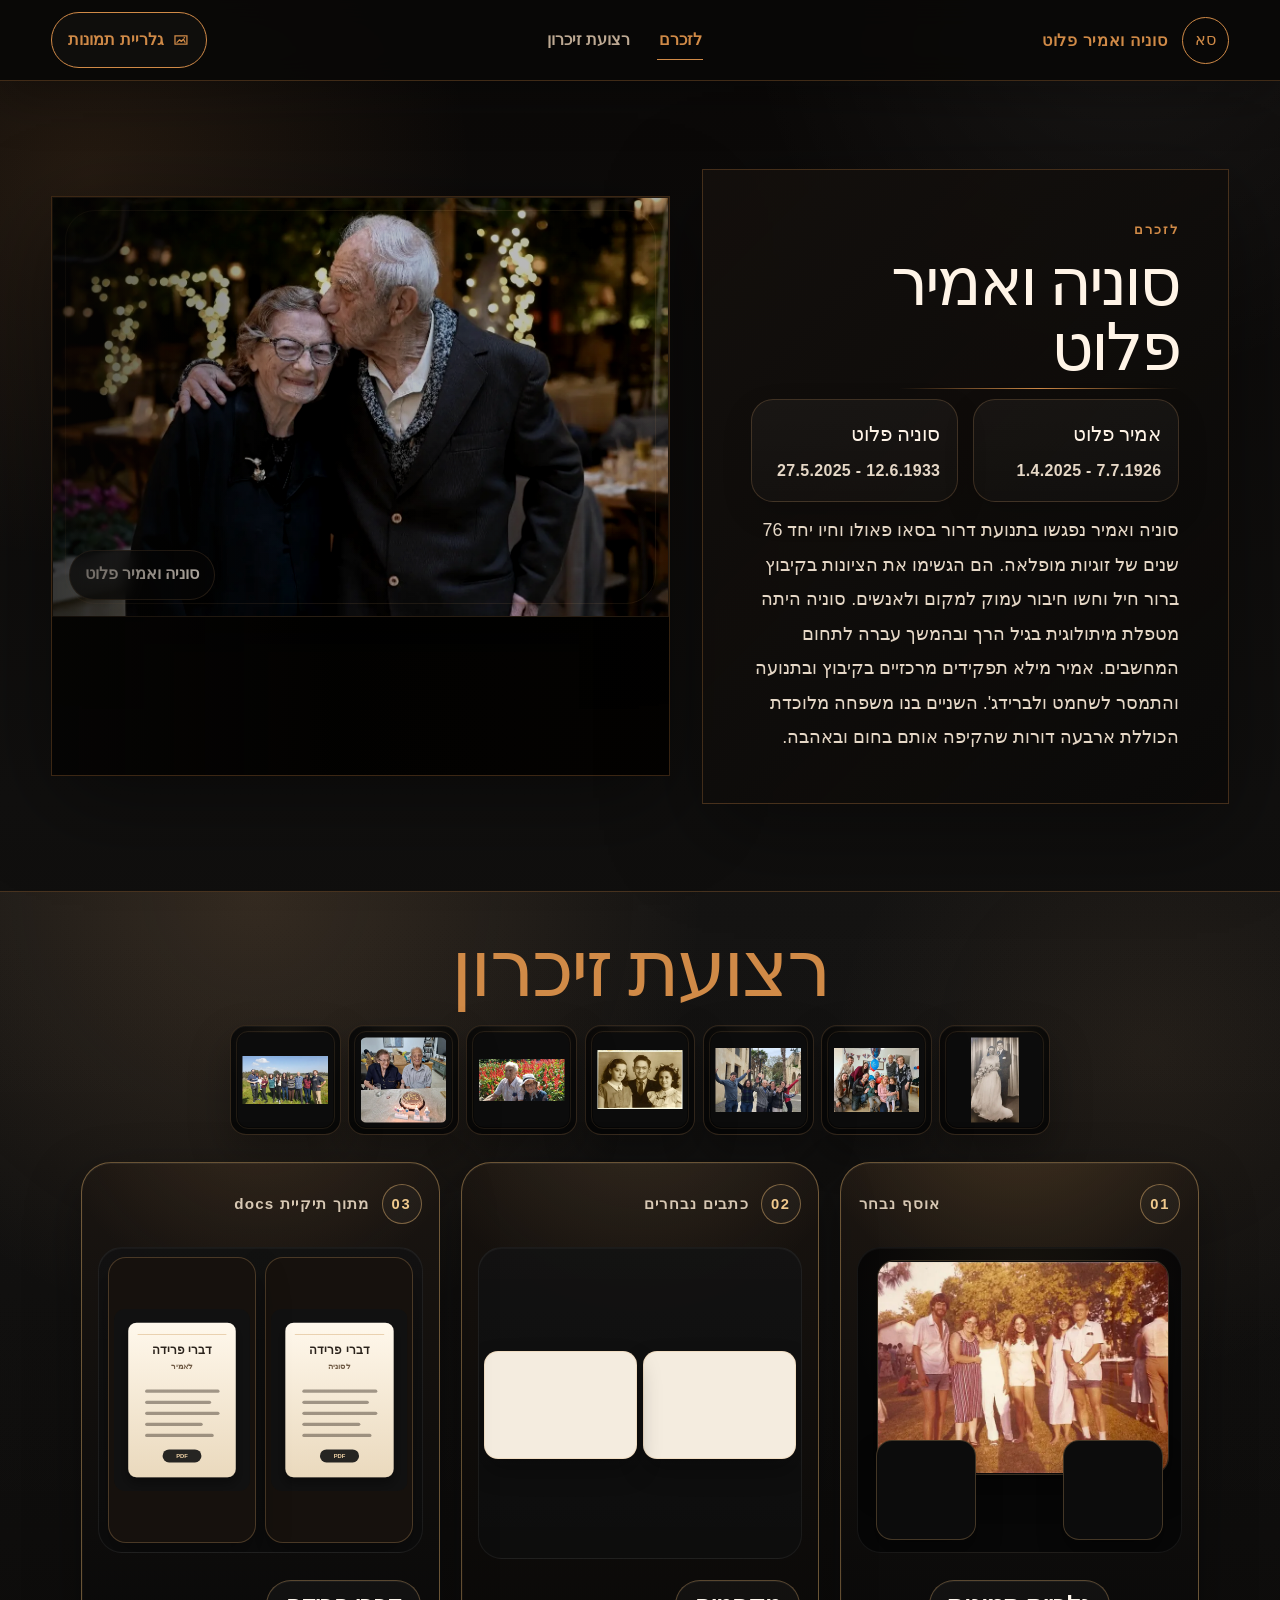
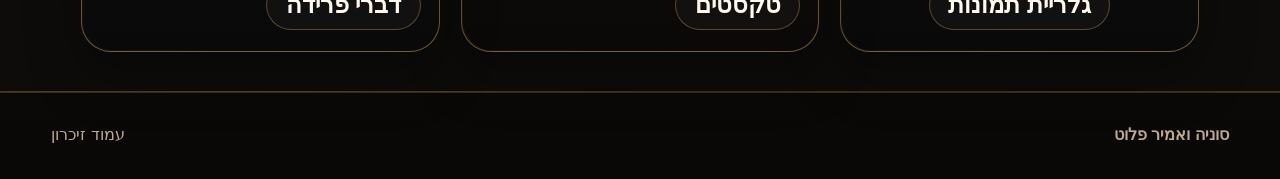
==== index.html @ c7b4f29e "Add files via upload" ====
<!DOCTYPE html>
<html dir="rtl" lang="he">
<head>
  <meta charset="utf-8"/>
  <meta name="viewport" content="width=device-width, initial-scale=1"/>
  <title>סוניה ואמיר פלוט — עמוד זיכרון</title>
  <meta name="description" content="סוניה ואמיר נפגשו בתנועת דרור בסאו פאולו וחיו יחד 76 שנים של זוגיות מופלאה. הם הגשימו את הציונות בקיבוץ ברור חיל וחשו חיבור עמוק למקום ולאנשים."/>
  <meta property="og:type" content="website" />
  <meta property="og:title" content="סוניה ואמיר פלוט — עמוד זיכרון" />
  <meta property="og:description" content="סוניה ואמיר נפגשו בתנועת דרור בסאו פאולו וחיו יחד 76 שנים של זוגיות מופלאה. הם הגשימו את הציונות בקיבוץ ברור חיל." />
  <meta property="og:image" content="https://chengolz.github.io/gersh123/assets/shared-webp/photo-24.webp" />
  <meta property="og:url" content="https://chengolz.github.io/gersh123/index.html" />
  <meta name="twitter:card" content="summary_large_image" />
  <meta name="twitter:title" content="סוניה ואמיר פלוט — עמוד זיכרון" />
  <meta name="twitter:description" content="סוניה ואמיר נפגשו בתנועת דרור בסאו פאולו וחיו יחד 76 שנים של זוגיות מופלאה. הם הגשימו את הציונות בקיבוץ ברור חיל." />
  <meta name="twitter:image" content="https://chengolz.github.io/gersh123/assets/shared-webp/photo-24.webp" />
  <link rel="stylesheet" href="assets/css/site.css"/>
  <script defer src="assets/js/site.js"></script>
</head>
<body class="theme-museum final-black-page">
<div class="site-shell">
  <a class="skip-link" href="#main">דילוג לתוכן המרכזי</a>
  <header class="site-header">
    <a class="brand" href="index.html" aria-label="דף הבית">
      <span class="brand-mark">סא</span>
      <span>סוניה ואמיר פלוט</span>
    </a>
    <nav class="site-nav" aria-label="ניווט ראשי">
      <a href="#hero" class="is-active">לזכרם</a>
      <a href="#ribbon">רצועת זיכרון</a>
    </nav>
    <a class="header-cta" href="gallery.html">
      <svg aria-hidden="true" focusable="false" viewBox="0 0 24 24"><path d="M4 6.5h16v11H4z" fill="none" stroke="currentColor" stroke-width="1.7"></path><path d="m6.7 15.2 3.5-3.4 2.3 2.2 2.8-3 2.1 4.2" fill="none" stroke="currentColor" stroke-linecap="round" stroke-linejoin="round" stroke-width="1.7"></path><circle cx="16.6" cy="9.2" fill="currentColor" r="1.1"></circle></svg>
      גלריית תמונות
    </a>
  </header>

  <main id="main" tabindex="-1">
    <section class="museum-hero hero-clean" id="hero" aria-labelledby="hero-title">
      <div class="museum-copy">
        <p class="eyebrow">לזכרם</p>
        <h1 id="hero-title">סוניה ואמיר פלוט</h1>
        <div aria-hidden="true" class="gold-line"></div>
        <div class="date-pair hero-dates-first">
          <div class="date-chip"><strong>אמיר פלוט</strong><span><time datetime="1926-07-07">7.7.1926</time> - <time datetime="2025-04-01">1.4.2025</time></span></div>
          <div class="date-chip"><strong>סוניה פלוט</strong><span><time datetime="1933-06-12">12.6.1933</time> - <time datetime="2025-05-27">27.5.2025</time></span></div>
        </div>
        <p class="lead unified-lead">סוניה ואמיר נפגשו בתנועת דרור בסאו פאולו וחיו יחד 76 שנים של זוגיות מופלאה. הם הגשימו את הציונות בקיבוץ ברור חיל וחשו חיבור עמוק למקום ולאנשים. סוניה היתה מטפלת מיתולוגית בגיל הרך ובהמשך עברה לתחום המחשבים. אמיר מילא תפקידים מרכזיים בקיבוץ ובתנועה והתמסר לשחמט ולברידג'. השניים בנו משפחה מלוכדת הכוללת ארבעה דורות שהקיפה אותם בחום ובאהבה.</p>
      </div>
      <div class="museum-cover">
        <figure class="photo-cover hero-photo ornate-frame" data-full="assets/shared-webp/photo-24.webp" tabindex="0" role="button" aria-label="הגדל תמונה: סוניה ואמיר יחד">
          <img src="assets/shared-webp/photo-24.webp" alt="סוניה ואמיר יחד" width="1275" height="866" loading="eager" decoding="async"/>
          <figcaption class="caption-pill">סוניה ואמיר פלוט</figcaption>
        </figure>
</div>
    </section>

    <section id="ribbon" class="section ribbon-cards-section memory-hub-section" aria-labelledby="ribbon-title">
      <div class="container">
        <div class="section-heading">
          <h2 id="ribbon-title" class="section-title">רצועת זיכרון</h2>
        </div>
        <ul class="memory-strip-photos" aria-label="תמונות נבחרות מתוך האלבום">
          <li class="memory-strip-item"><figure class="memory-photo-small memory-item ornate-frame photo-cover" data-full="assets/shared-webp/photo-14.webp" tabindex="0" role="button" aria-label="הגדל תמונה: תמונת חתונה של סוניה ואמיר">
            <img src="assets/thumbs-webp/photo-14.webp" alt="תמונת חתונה של סוניה ואמיר" width="360" height="640" loading="lazy" decoding="async"/>
          </figure></li>
          <li class="memory-strip-item"><figure class="memory-photo-small memory-item ornate-frame photo-cover" data-full="assets/shared-webp/photo-11.webp" tabindex="0" role="button" aria-label="הגדל תמונה: מפגש משפחתי רחב">
            <img src="assets/thumbs-webp/photo-11.webp" alt="מפגש משפחתי רחב" width="640" height="480" loading="lazy" decoding="async"/>
          </figure></li>
          <li class="memory-strip-item"><figure class="memory-photo-small memory-item ornate-frame photo-cover" data-full="assets/shared-webp/photo-17.webp" tabindex="0" role="button" aria-label="הגדל תמונה: משפחה מטיילת יחד">
            <img src="assets/thumbs-webp/photo-17.webp" alt="משפחה מטיילת יחד" width="640" height="480" loading="lazy" decoding="async"/>
          </figure></li>
          <li class="memory-strip-item"><figure class="memory-photo-small memory-item ornate-frame photo-cover" data-full="assets/shared-webp/photo-19.webp" tabindex="0" role="button" aria-label="הגדל תמונה: דיוקן משפחתי ישן">
            <img src="assets/thumbs-webp/photo-19.webp" alt="דיוקן משפחתי ישן" width="640" height="443" loading="lazy" decoding="async"/>
          </figure></li>
          <li class="memory-strip-item"><figure class="memory-photo-small memory-item ornate-frame photo-cover" data-full="assets/shared-webp/photo-10.webp" tabindex="0" role="button" aria-label="הגדל תמונה: סוניה ואמיר בטיול משותף">
            <img src="assets/thumbs-webp/photo-10.webp" alt="סוניה ואמיר בטיול משותף" width="640" height="502" loading="lazy" decoding="async"/>
          </figure></li>
          <li class="memory-strip-item"><figure class="memory-photo-small memory-item ornate-frame photo-cover" data-full="assets/shared-webp/photo-13.webp" tabindex="0" role="button" aria-label="הגדל תמונה: חגיגה משפחתית">
            <img src="assets/thumbs-webp/photo-13.webp" alt="חגיגה משפחתית" width="640" height="480" loading="lazy" decoding="async"/>
          </figure></li>
          <li class="memory-strip-item"><figure class="memory-photo-small memory-item ornate-frame photo-cover" data-full="assets/shared-webp/photo-16.webp" tabindex="0" role="button" aria-label="הגדל תמונה: רגע משפחתי משותף">
            <img src="assets/thumbs-webp/photo-16.webp" alt="רגע משפחתי משותף" width="640" height="360" loading="lazy" decoding="async"/>
          </figure></li>
        </ul>

        <div class="memory-actions-center atelier-ribbon-grid" aria-label="קישורים מרכזיים">
          <a class="memory-tile action-tile memory-item atelier-card atelier-gallery-card" href="gallery.html">
            <div class="atelier-card-top">
              <span class="atelier-index" aria-hidden="true">01</span>
              <span class="atelier-kicker">אוסף נבחר</span>
            </div>
            <div class="atelier-preview atelier-gallery-preview" aria-hidden="true">
              <img class="atelier-gallery-main" src="assets/thumbs-webp/photo-18.webp" alt="" width="640" height="464" loading="lazy" decoding="async"/>
              <img class="atelier-gallery-thumb thumb-a" src="assets/thumbs-webp/photo-20.webp" alt="" width="640" height="435" loading="lazy" decoding="async"/>
              <img class="atelier-gallery-thumb thumb-b" src="assets/thumbs-webp/photo-21.webp" alt="" width="640" height="480" loading="lazy" decoding="async"/>
            </div>
            <div class="atelier-card-bottom">
              <span class="atelier-card-title">גלריית תמונות</span>
            </div>
          </a>

          <button type="button" class="memory-tile action-tile memory-item atelier-card atelier-texts-card" data-modal-target="texts-modal" aria-controls="texts-modal" aria-expanded="false">
            <div class="atelier-card-top">
              <span class="atelier-index" aria-hidden="true">02</span>
              <span class="atelier-kicker">כתבים נבחרים</span>
            </div>
            <div class="atelier-preview atelier-pages-preview" aria-hidden="true">
              <img src="assets/texts/photo-25.webp" alt="" width="1040" height="720" loading="lazy" decoding="async"/>
              <img src="assets/texts/photo-26.webp" alt="" width="1040" height="720" loading="lazy" decoding="async"/>
            </div>
            <div class="atelier-card-bottom">
              <span class="atelier-card-title">טקסטים</span>
            </div>
          </button>

          <button type="button" class="memory-tile action-tile memory-item atelier-card atelier-farewell-card" data-modal-target="farewell-modal" aria-controls="farewell-modal" aria-expanded="false">
            <div class="atelier-card-top">
              <span class="atelier-index" aria-hidden="true">03</span>
              <span class="atelier-kicker">מתוך תיקיית docs</span>
            </div>
            <div class="atelier-preview atelier-docs-preview" aria-hidden="true">
              <img class="doc-a" src="assets/docs/farewell-sonia-preview.svg" alt="" width="420" height="560" loading="lazy" decoding="async"/>
              <img class="doc-b" src="assets/docs/farewell-amir-preview.svg" alt="" width="420" height="560" loading="lazy" decoding="async"/>
            </div>
            <div class="atelier-card-bottom">
              <span class="atelier-card-title">דברי פרידה</span>
            </div>
          </button>
        </div></div>
    </section>
  </main>

  <footer class="footer">
    <div class="footer-inner">
      <strong>סוניה ואמיר פלוט</strong>
      <span>עמוד זיכרון</span>
    </div>
  </footer>
  <dialog class="memory-modal" id="texts-modal" aria-labelledby="texts-title">
    <div class="memory-modal-dialog" role="dialog" aria-modal="true" aria-labelledby="texts-title">
      <button type="button" class="memory-modal-close" data-modal-close aria-label="סגירה"><svg aria-hidden="true" fill="none" viewBox="0 0 24 24"><path d="M6 6l12 12M18 6 6 18" stroke="currentColor" stroke-linecap="round" stroke-width="2"></path></svg></button>
      <div class="memory-modal-head"><h3 id="texts-title">טקסטים</h3></div>
      <div class="memory-modal-grid writings-modal-grid">
        <figure class="photo-frame photo-contain ornate-frame writing-card" data-full="assets/texts/photo-25.webp" tabindex="0" role="button" aria-label="הגדל תמונה: מכתביו עמוד ראשון"><img src="assets/texts/photo-25.webp" alt="מכתביו עמוד ראשון" width="640" height="443" loading="lazy" decoding="async"/><figcaption class="caption-bar"><strong>מכתביו</strong><span>עמוד ראשון</span></figcaption></figure>
        <figure class="photo-frame photo-contain ornate-frame writing-card" data-full="assets/texts/photo-26.webp" tabindex="0" role="button" aria-label="הגדל תמונה: מכתביו עמוד שני"><img src="assets/texts/photo-26.webp" alt="מכתביו עמוד שני" width="640" height="443" loading="lazy" decoding="async"/><figcaption class="caption-bar"><strong>מכתביו</strong><span>עמוד שני</span></figcaption></figure>
      </div>
    
      <div class="transcript-tools" data-transcript-wrapper>
        <button type="button" class="transcript-toggle" data-transcript-toggle aria-expanded="false" aria-controls="letters-transcript">
          הצג טקסט מוקלד
        </button>
        <div class="transcript-panel" id="letters-transcript" hidden>
          <h4>תעתיק נגיש לעמודים המוצגים</h4>
          <p><strong>אמיר פלוט</strong> — חבר בקיבוץ ברור חיל. בוגר תנועת “דרור” בברזיל. עלה לארץ בשנת 1952 ומאז מילא שורה של תפקידים במסגרת הקיבוץ והתנועה הקיבוצית. יצא מטעם התנועה והמדינה לשליחויות רבות ברחבי העולם.</p>
          <p><strong>תמיד בתנועה</strong> — ספר אוטוביוגרפי המשקף את החוויה הקולקטיבית של דור השומר הצעיר, בין ההורים במזרח אירופה לבין הבנים “הצברים”. הספר מתאר את התנועה ההתיישבותית בברזיל ובארץ בצורה מרתקת, חיננית, לעיתים בגעגועים, לעיתים במעט אירוניה, וכל הזמן בהרבה אהבה.</p>
          <p><strong>תמיד בתנועה — יומן אישי במסע הציוני.</strong></p>
        </div>
      </div>

    </div>
  </dialog>

  <dialog class="memory-modal" id="farewell-modal" aria-labelledby="farewell-title">
    <div class="memory-modal-dialog" role="dialog" aria-modal="true" aria-labelledby="farewell-title">
      <button type="button" class="memory-modal-close" data-modal-close aria-label="סגירה"><svg aria-hidden="true" fill="none" viewBox="0 0 24 24"><path d="M6 6l12 12M18 6 6 18" stroke="currentColor" stroke-linecap="round" stroke-width="2"></path></svg></button>
      <div class="memory-modal-head"><h3 id="farewell-title">דברי פרידה</h3></div>
      <div class="memory-modal-grid doc-grid modal-doc-grid">
        <a class="doc-card refined-card" href="assets/docs/farewell-sonia.pdf" target="_blank" rel="noopener noreferrer">
          <span class="doc-ico"><svg aria-hidden="true" focusable="false" viewBox="0 0 24 24"><path d="M6 3.5h8l4 4v13H6z" fill="none" stroke="currentColor" stroke-width="1.7"></path><path d="M14 3.5v4h4M8.5 12h7M8.5 15h7M8.5 18h4" fill="none" stroke="currentColor" stroke-linecap="round" stroke-width="1.7"></path></svg></span>
          <strong>דברי פרידה לסוניה</strong>
          <h3>אורלי בתה</h3>
          <p>לפתיחת המסמך המלא</p>
        </a>
        <a class="doc-card refined-card" href="assets/docs/farewell-amir.pdf" target="_blank" rel="noopener noreferrer">
          <span class="doc-ico"><svg aria-hidden="true" focusable="false" viewBox="0 0 24 24"><path d="M6 3.5h8l4 4v13H6z" fill="none" stroke="currentColor" stroke-width="1.7"></path><path d="M14 3.5v4h4M8.5 12h7M8.5 15h7M8.5 18h4" fill="none" stroke="currentColor" stroke-linecap="round" stroke-width="1.7"></path></svg></span>
          <strong>דברי פרידה לאמיר</strong>
          <h3>עודד בנו</h3>
          <p>לפתיחת המסמך המלא</p>
        </a>
      </div>
    </div>
  </dialog>

  <dialog class="lightbox" data-lightbox aria-label="תצוגת תמונה מוגדלת">
    <button type="button" class="lightbox-close" data-lightbox-close aria-label="סגירת תמונה">
      <svg aria-hidden="true" fill="none" viewBox="0 0 24 24"><path d="M6 6l12 12M18 6 6 18" stroke="currentColor" stroke-linecap="round" stroke-width="2"></path></svg>
    </button>
    <img data-lightbox-img alt="תמונה מוגדלת מתוך אלבום הזיכרון" loading="lazy" decoding="async"/>
  </dialog>

  <button type="button" class="back-to-top" data-back-to-top aria-label="חזרה לראש העמוד">
    <span aria-hidden="true">↑</span>
  </button>

</div>
</body>
</html>
---- assets/css/site.css ----
:root{
  color-scheme: dark;
  --serif: Georgia, 'Times New Roman', serif;
  --sans: Arial, 'Segoe UI', sans-serif;
  --pad: clamp(1rem, 4vw, 4.5rem);
  --content: 1220px;
  --radius: 24px;
  --radius-lg: 38px;
  --shadow: 0 26px 90px rgba(0,0,0,.42);
}
*{box-sizing:border-box}
html{scroll-behavior:smooth;scroll-padding-top:100px}
html.has-lightbox{overflow:hidden}
body{margin:0;direction:rtl;text-align:right;font-family:var(--sans);line-height:1.78;background:var(--bg);color:var(--text);overflow-x:hidden}
a{color:inherit;text-decoration:none}
img{display:block;max-inline-size:100%;block-size:auto}
button{font:inherit;color:inherit}
svg{inline-size:1.12em;block-size:1.12em;vertical-align:-.18em}
.skip-link{position:absolute;inset-block-start:.8rem;inset-inline-start:.8rem;z-index:1000;transform:translateY(-160%);padding:.75rem 1rem;border-radius:999px;background:#fff;color:#111;transition:transform .18s ease}.skip-link:focus{transform:translateY(0)}
.site-shell{min-block-size:100vh;background:var(--texture)}
.site-header{position:sticky;inset-block-start:0;z-index:60;display:grid;grid-template-columns:auto 1fr auto;gap:1rem;align-items:center;padding-block:.78rem;padding-inline:var(--pad);border-block-end:1px solid var(--line);background:rgba(var(--header-rgb),.94);backdrop-filter:blur(14px);box-shadow:0 18px 50px rgba(0,0,0,.28)}
.brand{display:inline-flex;align-items:center;gap:.82rem;color:var(--accent);font-weight:900;letter-spacing:.04em;white-space:nowrap}.brand-mark{inline-size:2.95rem;block-size:2.95rem;display:grid;place-items:center;border:1px solid currentColor;border-radius:50%;font-family:var(--serif);font-weight:400;letter-spacing:0}.brand small{display:block;color:var(--muted);font-size:.72rem;font-weight:700;letter-spacing:0;line-height:1.2}.site-nav{display:flex;justify-content:center;align-items:center;gap:clamp(.65rem,2vw,2rem);color:var(--muted);font-weight:800}.site-nav a{position:relative;padding:.48rem .08rem}.site-nav a::after{content:'';position:absolute;inset-inline:0;inset-block-end:.16rem;block-size:1px;background:currentColor;transform:scaleX(0);transform-origin:center;transition:transform .2s ease}.site-nav a:hover::after,.site-nav .is-active::after{transform:scaleX(1)}.header-cta{display:inline-flex;align-items:center;gap:.5rem;border:1px solid var(--accent);padding:.78rem 1rem;border-radius:999px;color:var(--accent);font-weight:900;background:rgba(255,255,255,.025)}.header-cta:hover{background:var(--accent);color:var(--btn-text)}
.container{max-inline-size:var(--content);margin-inline:auto;padding-inline:var(--pad)}
.section{padding-block:clamp(4.2rem,8vw,7.5rem)}
.eyebrow{margin:0 0 .6rem;color:var(--accent);font-weight:900;letter-spacing:.16em;text-transform:uppercase;font-size:.82rem}
h1,h2,h3,p{margin-block-start:0}h1,h2,h3{font-family:var(--serif);font-weight:500;line-height:1.05}h1{font-size:clamp(3.7rem,8vw,8rem);letter-spacing:-.045em;margin-block-end:1rem}h2{font-size:clamp(2.4rem,5vw,5.4rem);letter-spacing:-.035em;margin-block-end:1rem}h3{font-size:clamp(1.4rem,2vw,2.1rem);margin-block-end:.55rem}.lead{font-size:clamp(1.06rem,1.6vw,1.35rem);color:var(--soft);max-inline-size:760px}.muted{color:var(--muted)}.gold-line{inline-size:min(280px,50vw);block-size:1px;background:linear-gradient(90deg,transparent,var(--accent),transparent);margin-block:1.25rem}.btn-row{display:flex;gap:.85rem;flex-wrap:wrap;margin-block-start:1.5rem}.btn{display:inline-flex;align-items:center;justify-content:center;gap:.55rem;border:1px solid var(--accent);background:var(--accent);color:var(--btn-text);padding:.92rem 1.15rem;border-radius:999px;font-weight:900;min-inline-size:150px}.btn.secondary{background:transparent;color:var(--accent)}.btn:hover{filter:brightness(1.08)}
.photo-cover,.photo-contain{margin:0;cursor:pointer}.photo-cover img{inline-size:100%;block-size:100%;object-fit:cover}.photo-contain{display:grid;place-items:center}.photo-contain img{inline-size:100%;block-size:100%;object-fit:contain}.photo-frame{position:relative;border:1px solid var(--line);background:rgba(255,255,255,.045);box-shadow:var(--shadow);overflow:hidden}.photo-frame::after{content:'';position:absolute;inset:0;pointer-events:none;background:linear-gradient(180deg,transparent,rgba(0,0,0,.24))}.caption{position:absolute;z-index:2;inset-inline:1rem;inset-block-end:1rem;padding:.75rem .9rem;border:1px solid rgba(255,255,255,.16);background:rgba(0,0,0,.48);backdrop-filter:blur(10px);color:var(--text);font-weight:900}
.doc-grid{display:grid;grid-template-columns:repeat(2,minmax(0,1fr));gap:1rem}.doc-card{display:block;position:relative;min-block-size:250px;padding:clamp(1.25rem,2.5vw,2rem);border:1px solid var(--line);border-radius:var(--radius);background:linear-gradient(135deg,rgba(255,255,255,.065),rgba(255,255,255,.025));box-shadow:var(--shadow)}.doc-card .doc-ico{inline-size:2.2rem;block-size:2.2rem;color:var(--accent);margin-block-end:1rem}.doc-card strong{display:block;color:var(--accent);margin-block-end:.4rem}.doc-card p{color:var(--soft)}.doc-card:hover{transform:translateY(-2px);transition:transform .18s ease}
.lightbox{position:fixed;inset:0;z-index:1000;display:none;place-items:center;padding:1rem;background:rgba(0,0,0,.88)}.lightbox.is-open{display:grid}.lightbox img{max-inline-size:min(96vw,1200px);max-block-size:88vh;object-fit:contain;border-radius:18px;box-shadow:0 30px 120px #000}.lightbox-close{position:fixed;inset-block-start:1rem;inset-inline-end:1rem;inline-size:3rem;block-size:3rem;border:1px solid rgba(255,255,255,.25);border-radius:50%;background:rgba(0,0,0,.45);display:grid;place-items:center;cursor:pointer}
.footer{padding:1.8rem var(--pad);border-block-start:1px solid var(--line);color:var(--muted)}.footer-inner{max-inline-size:var(--content);margin-inline:auto;display:flex;justify-content:space-between;gap:1rem;flex-wrap:wrap}

/* Museum black */
.theme-museum{--bg:#090807;--header-rgb:9,8,7;--card:#14100d;--text:#fff4e7;--soft:#e5d7c6;--muted:#bda993;--accent:#d08a47;--accent-2:#f3c079;--line:rgba(208,138,71,.28);--btn-text:#130d08;--texture:radial-gradient(circle at 7% 10%,rgba(208,138,71,.13),transparent 24rem),radial-gradient(circle at 88% 0%,rgba(255,255,255,.06),transparent 24rem),linear-gradient(180deg,#0b0908,#11100f 45%,#090807)}
.museum-hero{max-inline-size:1460px;margin-inline:auto;padding:clamp(1.4rem,4vw,4.2rem) var(--pad);display:grid;grid-template-columns:.92fr 1.08fr;gap:clamp(1rem,3vw,3rem);align-items:stretch;min-block-size:min(820px,calc(100vh - 90px))}.museum-copy{position:relative;z-index:2;align-self:center;padding:clamp(1.3rem,3.8vw,3.3rem);border:1px solid var(--line);background:linear-gradient(135deg,rgba(20,16,13,.92),rgba(9,8,7,.76));box-shadow:var(--shadow)}.museum-copy h1 span{color:var(--accent)}.museum-cover{position:relative;min-block-size:580px;border:1px solid var(--line);background:#050403;box-shadow:var(--shadow);overflow:hidden}.museum-cover .photo-cover{block-size:100%}.museum-cover img{filter:saturate(.74) contrast(1.12) brightness(.82);object-position:53% 44%}.museum-cover::after{content:'';position:absolute;inset:0;background:linear-gradient(90deg,rgba(9,8,7,.66),rgba(9,8,7,.06) 46%,rgba(9,8,7,.18));pointer-events:none}.museum-plaque{position:absolute;z-index:2;inset-inline-end:clamp(1rem,3vw,2rem);inset-block-end:clamp(1rem,3vw,2rem);max-inline-size:430px;padding:1.15rem;border:1px solid var(--line);background:rgba(9,8,7,.72);backdrop-filter:blur(10px)}
.memory-ribbon{padding-block:clamp(2.8rem,5vw,5rem);padding-inline:var(--pad);border-block:1px solid var(--line);background:linear-gradient(90deg,rgba(208,138,71,.1),rgba(255,255,255,.035),rgba(208,138,71,.1))}.ribbon-inner{max-inline-size:var(--content);margin-inline:auto;display:grid;grid-template-columns:.86fr 1.32fr .86fr;gap:1px;background:var(--line);border:1px solid var(--line)}.ribbon-panel{padding:clamp(1.25rem,3vw,2.2rem);background:var(--bg)}.ribbon-panel strong{display:block;color:var(--accent);font-family:var(--serif);font-size:clamp(1.35rem,2vw,2rem);font-weight:500}.ribbon-panel .date{display:block;color:var(--muted);margin-block-start:.25rem}.ribbon-center{text-align:center}.ribbon-center p{max-inline-size:680px;margin-inline:auto;color:var(--soft)}
.museum-waypoints{display:grid;grid-template-columns:.34fr .66fr;gap:clamp(1.5rem,4vw,4rem);align-items:start}.waypoint-aside{position:sticky;inset-block-start:110px}.waypoint-list{list-style:none;margin:0;padding:0;display:grid;gap:1rem}.waypoint-card{display:grid;grid-template-columns:5.2rem 1fr;gap:1rem;padding:1.25rem;border:1px solid var(--line);border-radius:var(--radius);background:linear-gradient(135deg,rgba(208,138,71,.09),rgba(255,255,255,.035));box-shadow:var(--shadow)}.waypoint-card time{color:var(--accent);font-weight:900}.waypoint-card p{color:var(--soft)}
.farewell-museum{background:linear-gradient(180deg,rgba(208,138,71,.07),transparent)}.farewell-layout{display:grid;grid-template-columns:1fr 1fr;gap:clamp(1rem,3vw,2.5rem);align-items:stretch}.farewell-quote{padding:clamp(1.4rem,4vw,3rem);border:1px solid var(--line);border-radius:var(--radius-lg);background:linear-gradient(135deg,rgba(255,255,255,.055),rgba(208,138,71,.06));box-shadow:var(--shadow)}.farewell-quote blockquote{margin:0;font-family:var(--serif);font-size:clamp(1.55rem,3vw,2.6rem);line-height:1.35;color:var(--text)}
.saved-moments{display:grid;grid-template-columns:1.05fr .95fr;gap:1rem;align-items:stretch}.saved-main{min-block-size:560px;border-radius:var(--radius-lg)}.saved-side{display:grid;grid-template-columns:1fr 1fr;gap:1rem}.saved-side figure{margin:0;border-radius:var(--radius);min-block-size:255px}.album-top{display:flex;align-items:end;justify-content:space-between;gap:1.5rem;flex-wrap:wrap}.album-note{max-inline-size:780px;color:var(--soft)}

/* Warm blue / plum */
.theme-warm{--bg:#101827;--header-rgb:16,24,39;--card:#1a2740;--text:#fff3e3;--soft:#e8dac8;--muted:#b8c4cf;--accent:#d9b46d;--accent-2:#86c7c2;--rose:#cc8ba0;--line:rgba(217,180,109,.28);--btn-text:#101827;--texture:radial-gradient(circle at 12% 7%,rgba(134,199,194,.20),transparent 30rem),radial-gradient(circle at 88% 10%,rgba(204,139,160,.19),transparent 28rem),linear-gradient(135deg,#0d1422,#17233c 48%,#2c1e31 100%)}
.warm-hero{padding:clamp(2rem,5vw,5.5rem) var(--pad) 0}.warm-hero-inner{max-inline-size:var(--content);margin-inline:auto;display:grid;grid-template-columns:.92fr 1.08fr;gap:clamp(1rem,4vw,4rem);align-items:center}.warm-copy{padding-block:clamp(1rem,4vw,4rem)}.warm-copy h1 span{color:var(--accent-2)}.warm-art{position:relative;min-block-size:660px;display:grid;place-items:center}.warm-art:before{content:'';position:absolute;inset:8% 6% 5% 16%;border:1px solid rgba(134,199,194,.38);border-radius:44% 56% 54% 46%;transform:rotate(8deg)}.warm-art:after{content:'';position:absolute;inset:15% 13% 12% 0;border:1px solid rgba(217,180,109,.35);border-radius:50%;transform:rotate(-10deg)}.warm-portrait{position:relative;z-index:1;inline-size:min(560px,86vw);aspect-ratio:4/5;border-radius:48% 48% 20% 20%;border:1px solid var(--line);box-shadow:var(--shadow);overflow:hidden}.warm-portrait img{object-position:55% 42%;filter:saturate(.9) contrast(1.04) brightness(.9)}.warm-badge{position:absolute;z-index:2;inset-inline-start:0;inset-block-end:8%;padding:1rem 1.15rem;border:1px solid var(--line);border-radius:22px;background:rgba(16,24,39,.82);box-shadow:var(--shadow);max-inline-size:300px}.warm-ribbon{padding-block:clamp(3rem,6vw,5rem)}.constellation{display:grid;grid-template-columns:repeat(4,minmax(0,1fr));gap:1rem}.constellation-card{position:relative;padding:1.35rem;border:1px solid var(--line);border-radius:var(--radius);background:rgba(255,255,255,.06);box-shadow:var(--shadow);min-block-size:210px}.constellation-card:before{content:'';position:absolute;inset-block-start:1rem;inset-inline-end:1rem;inline-size:.62rem;block-size:.62rem;border-radius:50%;background:var(--accent-2);box-shadow:0 0 0 .45rem rgba(134,199,194,.09)}.constellation-card p{color:var(--soft)}
.warm-waypoints{display:grid;grid-template-columns:repeat(6,minmax(0,1fr));gap:.9rem}.warm-step{position:relative;min-block-size:265px;padding:1rem;border:1px solid var(--line);border-radius:32px;background:linear-gradient(180deg,rgba(255,255,255,.07),rgba(255,255,255,.03));overflow:hidden}.warm-step:nth-child(even){transform:translateY(2.3rem)}.warm-step time{display:inline-grid;place-items:center;inline-size:3.7rem;block-size:3.7rem;border-radius:50%;background:rgba(134,199,194,.14);color:var(--accent-2);font-weight:900;margin-block-end:1rem}.warm-step p{color:var(--soft);font-size:.98rem}.farewell-warm{background:linear-gradient(180deg,rgba(134,199,194,.08),rgba(204,139,160,.06))}.farewell-cards{display:grid;grid-template-columns:.9fr 1.1fr;gap:1rem;align-items:start}.letter-note{padding:clamp(1.3rem,3vw,2.4rem);border:1px solid rgba(255,243,227,.18);border-radius:var(--radius-lg);background:rgba(255,243,227,.09);box-shadow:var(--shadow)}.warm-album{display:grid;grid-template-columns:repeat(12,1fr);gap:1rem}.warm-album figure{margin:0;border-radius:26px}.warm-album .a{grid-column:span 5;grid-row:span 2;min-block-size:540px}.warm-album .b{grid-column:span 4;min-block-size:260px}.warm-album .c{grid-column:span 3;min-block-size:260px}.warm-album .d{grid-column:span 3;min-block-size:260px}.warm-album .e{grid-column:span 4;min-block-size:260px}.warm-album .f{grid-column:span 5;min-block-size:260px}.warm-closing{padding:clamp(4rem,9vw,8rem) var(--pad);text-align:center;background:radial-gradient(circle at center,rgba(217,180,109,.13),transparent 32rem)}

/* Velvet no-waypoints */
.theme-velvet{--bg:#120d13;--header-rgb:18,13,19;--card:#211623;--text:#fff0e8;--soft:#ecd7cc;--muted:#c1a7a9;--accent:#d7a16a;--accent-2:#c77c8c;--line:rgba(215,161,106,.27);--btn-text:#1a1011;--texture:radial-gradient(circle at 18% 4%,rgba(199,124,140,.20),transparent 28rem),radial-gradient(circle at 84% 14%,rgba(215,161,106,.18),transparent 26rem),linear-gradient(160deg,#120d13,#251426 54%,#150f15)}
.velvet-hero{padding:clamp(2rem,5vw,5rem) var(--pad)}.velvet-card{max-inline-size:var(--content);margin-inline:auto;display:grid;grid-template-columns:1.08fr .92fr;gap:clamp(1rem,4vw,3rem);align-items:stretch;border:1px solid var(--line);border-radius:44px;background:linear-gradient(135deg,rgba(255,255,255,.06),rgba(255,255,255,.025));box-shadow:var(--shadow);overflow:hidden}.velvet-copy{padding:clamp(1.5rem,4vw,4rem);align-self:center}.velvet-copy h1 span{color:var(--accent-2)}.velvet-photo{min-block-size:620px}.velvet-photo img{filter:saturate(.88) contrast(1.05) brightness(.9);object-position:52% 42%}.velvet-ribbon-grid{display:grid;grid-template-columns:1fr 1fr;gap:1rem}.velvet-ribbon-card{border:1px solid var(--line);border-radius:var(--radius-lg);padding:clamp(1.3rem,3vw,2.4rem);background:rgba(255,255,255,.055);box-shadow:var(--shadow)}.velvet-ribbon-card.big{grid-column:1/-1;background:linear-gradient(135deg,rgba(215,161,106,.11),rgba(199,124,140,.09))}.velvet-farewell{background:linear-gradient(180deg,rgba(215,161,106,.08),rgba(199,124,140,.06))}.velvet-farewell-layout{display:grid;grid-template-columns:.8fr 1.2fr;gap:1rem}.velvet-album{display:grid;grid-template-columns:repeat(10,1fr);gap:1rem}.velvet-album figure{margin:0;border-radius:var(--radius)}.velvet-album .wide{grid-column:span 6;min-block-size:350px}.velvet-album .tall{grid-column:span 4;grid-row:span 2;min-block-size:710px}.velvet-album .small{grid-column:span 3;min-block-size:270px}.velvet-album .mid{grid-column:span 4;min-block-size:270px}.velvet-closing{padding:clamp(4rem,9vw,8rem) var(--pad);text-align:center;background:radial-gradient(circle at center,rgba(199,124,140,.15),transparent 30rem)}

/* Gallery page */
.gallery-hero{padding:clamp(3rem,6vw,6rem) var(--pad) clamp(1.5rem,3vw,3rem);border-block-end:1px solid var(--line)}.gallery-hero-inner{max-inline-size:var(--content);margin-inline:auto;display:grid;grid-template-columns:1fr auto;gap:1rem;align-items:end}.gallery-masonry{columns:4 240px;column-gap:1rem;padding-block:clamp(2rem,4vw,4rem)}.gallery-card{break-inside:avoid;margin:0 0 1rem;border:1px solid var(--line);border-radius:22px;overflow:hidden;background:rgba(255,255,255,.05);box-shadow:0 16px 42px rgba(0,0,0,.22);cursor:pointer}.gallery-card img{inline-size:100%;block-size:auto}.gallery-card figcaption{padding:.78rem .9rem;color:var(--soft);font-weight:800}.gallery-actions{display:flex;gap:.7rem;flex-wrap:wrap;justify-content:flex-end}
@media(max-width:1080px){.site-header{grid-template-columns:1fr auto}.site-nav{grid-column:1/-1;justify-content:flex-start;overflow-x:auto;padding-block-start:.35rem}.museum-hero,.museum-waypoints,.farewell-layout,.saved-moments,.warm-hero-inner,.farewell-cards,.velvet-card,.velvet-farewell-layout{grid-template-columns:1fr}.museum-cover,.warm-art,.velvet-photo{min-block-size:520px}.ribbon-inner{grid-template-columns:1fr}.ribbon-center{text-align:right}.constellation{grid-template-columns:repeat(2,minmax(0,1fr))}.warm-waypoints{grid-template-columns:repeat(3,minmax(0,1fr))}.warm-step:nth-child(even){transform:none}.waypoint-aside{position:static}.saved-main{min-block-size:420px}.warm-album .a,.warm-album .b,.warm-album .c,.warm-album .d,.warm-album .e,.warm-album .f{grid-column:span 6;min-block-size:300px}.velvet-album .wide,.velvet-album .tall,.velvet-album .small,.velvet-album .mid{grid-column:span 5;min-block-size:300px}.velvet-ribbon-grid{grid-template-columns:1fr}}
@media(max-width:700px){:root{--pad:1rem}.brand span:last-child{display:none}.header-cta{padding-inline:.82rem;font-size:.92rem}.site-header{gap:.6rem}.site-nav{gap:1rem;font-size:.92rem}h1{font-size:clamp(3.1rem,17vw,5.1rem)}h2{font-size:clamp(2rem,12vw,3.3rem)}.museum-hero{min-block-size:auto}.museum-cover,.warm-art,.velvet-photo{min-block-size:390px}.museum-plaque,.warm-badge{inset-inline:1rem;inset-block-end:1rem;max-inline-size:none}.doc-grid,.constellation,.saved-side,.warm-waypoints{grid-template-columns:1fr}.waypoint-card{grid-template-columns:1fr}.saved-main{min-block-size:300px}.saved-side figure{min-block-size:220px}.warm-album,.velvet-album{grid-template-columns:1fr}.warm-album .a,.warm-album .b,.warm-album .c,.warm-album .d,.warm-album .e,.warm-album .f,.velvet-album .wide,.velvet-album .tall,.velvet-album .small,.velvet-album .mid{grid-column:auto;min-block-size:260px}.section{padding-block:3.2rem}.btn-row{flex-direction:column}.btn{inline-size:100%}.footer-inner{display:grid}.gallery-hero-inner{grid-template-columns:1fr}.gallery-actions{justify-content:flex-start}.gallery-masonry{columns:1}}


/* Final concept pass: stronger production headings, less AI-like explanatory copy */
.section-heading{margin-block-end:clamp(1.2rem,2.8vw,2.2rem)}
.section-heading .section-title,.section-title{color:var(--accent);font-family:var(--serif);font-weight:500;line-height:.98;letter-spacing:-.035em;font-size:clamp(3rem,6.2vw,6.9rem);margin-block:0 .65rem;text-transform:none}
.section-title.compact-title{font-size:clamp(2.25rem,4.4vw,4.6rem)}
.section-note{margin:0;color:var(--soft);font-size:clamp(1.05rem,1.45vw,1.28rem);line-height:1.75;max-inline-size:820px}
.section-heading .eyebrow{font-size:clamp(1.15rem,2.3vw,2rem);letter-spacing:.04em;text-transform:none;margin-block-end:.35rem}
.farewell-quote .section-title,.letter-note .section-title{font-size:clamp(3rem,5.4vw,5.7rem)}
.doc-card strong{font-size:clamp(1.25rem,1.8vw,1.7rem);font-family:var(--serif);font-weight:500;color:var(--accent)}
.doc-card h3{font-family:var(--sans);font-size:clamp(1rem,1.25vw,1.2rem);font-weight:900;color:var(--text);letter-spacing:0;margin-block:.3rem .8rem}
.doc-card p{font-size:1.02rem}.warm-first .museum-copy h1 span{color:var(--accent-2)}.warm-cover img{object-position:55% 42%}.warm-first .museum-plaque{border-color:rgba(134,199,194,.33)}
.warm-waypoints{grid-template-columns:repeat(4,minmax(0,1fr))}.warm-step{min-block-size:220px}.warm-step:nth-child(even){transform:none}.velvet-ribbon-grid{grid-template-columns:repeat(2,minmax(0,1fr))}.velvet-ribbon-card.big{grid-column:auto}
@media(max-width:1080px){.warm-waypoints{grid-template-columns:repeat(2,minmax(0,1fr))}.section-heading .section-title,.section-title{font-size:clamp(2.7rem,9vw,5rem)}}
@media(max-width:700px){.section-heading .section-title,.section-title{font-size:clamp(2.45rem,14vw,4.1rem)}.section-title.compact-title{font-size:clamp(2.2rem,12vw,3.4rem)}.section-note{font-size:1.02rem}.warm-waypoints,.velvet-ribbon-grid{grid-template-columns:1fr}.museum-copy{padding:1.25rem}.museum-plaque{position:static;margin:1rem;border-inline:0;border-block:1px solid var(--line);max-inline-size:none}.museum-cover{display:flex;flex-direction:column}.museum-cover .photo-cover{min-block-size:350px}}


/* Memory ribbon replacement for the former milestones section */
.memory-strip-section{
  position:relative;
  overflow:hidden;
  background:
    radial-gradient(circle at 18% 0%, rgba(208,138,71,.11), transparent 28rem),
    linear-gradient(180deg, rgba(255,255,255,.025), rgba(208,138,71,.045));
  border-block:1px solid var(--line);
}
.memory-strip-section::before{
  content:'';
  position:absolute;
  inset-inline:var(--pad);
  inset-block-start:0;
  block-size:1px;
  background:linear-gradient(90deg,transparent,var(--accent),transparent);
  opacity:.75;
}
.memory-strip-layout{display:grid;gap:clamp(1.3rem,3vw,2.4rem)}
.memory-strip-heading{max-inline-size:920px}
.memory-preview-grid{
  display:grid;
  grid-template-columns:1.15fr .85fr .85fr;
  grid-auto-rows:minmax(210px, 16vw);
  gap:1rem;
}
.memory-preview-grid figure{
  margin:0;
  border-radius:var(--radius);
  min-block-size:210px;
}
.memory-preview-grid .preview-large{
  grid-row:span 2;
  border-radius:var(--radius-lg);
}
.memory-preview-grid .caption{
  inset-inline:1rem;
  inset-block-end:1rem;
}
.book-preview{
  display:grid;
  grid-template-columns:.82fr 1fr 1fr;
  gap:1rem;
  align-items:stretch;
  padding:clamp(1rem,2vw,1.4rem);
  border:1px solid var(--line);
  border-radius:var(--radius-lg);
  background:linear-gradient(135deg, rgba(255,255,255,.055), rgba(208,138,71,.06));
  box-shadow:var(--shadow);
}
.book-copy{
  display:flex;
  flex-direction:column;
  justify-content:center;
  padding:clamp(.6rem,1.5vw,1.2rem);
}
.book-copy h3{color:var(--text);font-size:clamp(1.75rem,3vw,3rem);margin-block:.2rem .7rem}
.book-copy p:not(.eyebrow){color:var(--soft);margin:0}
.book-page{
  position:relative;
  min-block-size:320px;
  padding:.72rem;
  border-radius:24px;
  background:rgba(255,244,231,.06);
}
.book-page img{
  inline-size:100%;
  block-size:100%;
  object-fit:contain;
  background:#efe7de;
  border-radius:16px;
}
.book-page figcaption{
  position:absolute;
  inset-inline:1.05rem;
  inset-block-end:1.05rem;
  padding:.55rem .75rem;
  border:1px solid rgba(255,244,231,.18);
  background:rgba(9,8,7,.72);
  color:var(--text);
  font-weight:900;
  border-radius:999px;
  text-align:center;
}
.strip-actions{display:flex;justify-content:flex-start}
@media(max-width:1080px){
  .memory-preview-grid{grid-template-columns:1fr 1fr;grid-auto-rows:minmax(220px, 28vw)}
  .memory-preview-grid .preview-large{grid-column:span 2;grid-row:auto;min-block-size:360px}
  .book-preview{grid-template-columns:1fr 1fr}
  .book-copy{grid-column:1/-1}
}
@media(max-width:700px){
  .memory-preview-grid{grid-template-columns:1fr;grid-auto-rows:auto}
  .memory-preview-grid .preview-large{grid-column:auto;min-block-size:260px}
  .memory-preview-grid figure{min-block-size:240px}
  .book-preview{grid-template-columns:1fr;border-radius:var(--radius);padding:1rem}
  .book-page{min-block-size:260px}
  .book-page figcaption{font-size:.9rem;inset-inline:.8rem;inset-block-end:.8rem}
}


/* ===== Black memorial final fix ===== */
.final-black-page .brand small{display:none}
.final-black-page .brand{gap:.9rem}
.final-black-page .brand span:last-child{font-size:1rem;font-weight:800;line-height:1.2}
.final-black-page .site-nav a.is-active{color:var(--accent)}
.hero-clean h1,.hero-clean h1 span{color:var(--text)!important}
.hero-clean .lead-soft{color:var(--soft);font-size:1.08rem;line-height:1.85;margin-block-start:.9rem}
.date-pair{display:grid;grid-template-columns:repeat(2,minmax(0,1fr));gap:.9rem;margin:1.2rem 0 1.4rem}
.date-chip{padding:1rem 1.05rem;border:1px solid rgba(215,161,106,.22);border-radius:22px;background:linear-gradient(180deg,rgba(255,255,255,.04),rgba(255,255,255,.02));box-shadow:0 12px 30px rgba(0,0,0,.16)}
.date-chip strong{display:block;color:var(--text);font-family:var(--serif);font-size:1.28rem;font-weight:500;margin-block-end:.28rem}
.date-chip span{display:block;color:var(--soft);font-weight:800;letter-spacing:.02em}
.hero-photo{min-block-size:640px}
.hero-plaque{max-inline-size:26rem}
.ornate-frame{position:relative;overflow:hidden;border:1px solid rgba(215,161,106,.20);box-shadow:0 24px 60px rgba(0,0,0,.28), inset 0 0 0 1px rgba(255,255,255,.05)}
.ornate-frame::after{content:'';position:absolute;inset:12px;border:1px solid rgba(215,161,106,.12);border-radius:calc(var(--radius-lg) - 8px);pointer-events:none}
.caption-pill{position:absolute;inset-inline:auto 1rem;inset-block-end:1rem;display:inline-flex;align-items:center;gap:.5rem;padding:.62rem .9rem;border-radius:999px;background:rgba(8,8,8,.72);border:1px solid rgba(215,161,106,.22);color:var(--text);font-weight:900;backdrop-filter:blur(8px)}
.caption-bar{position:absolute;inset-inline:1rem;inset-block-end:1rem;display:flex;justify-content:space-between;align-items:center;gap:.8rem;padding:.82rem 1rem;background:linear-gradient(180deg,rgba(8,8,8,.34),rgba(8,8,8,.88));border:1px solid rgba(215,161,106,.18);border-radius:18px;color:var(--text)}
.caption-bar strong{font-family:var(--serif);font-weight:500;font-size:1.18rem;color:var(--text)}
.caption-bar span{color:#e0d7ca;font-weight:700;font-size:.96rem}
.ribbon-cards-section{background:linear-gradient(180deg,rgba(255,255,255,.02),rgba(215,161,106,.05));border-block:1px solid var(--line)}
.ribbon-cards-grid{display:grid;grid-template-columns:repeat(3,minmax(0,1fr));gap:1rem}
.memory-card{display:flex;flex-direction:column;min-block-size:100%;text-decoration:none;border-radius:30px;overflow:hidden;border:1px solid rgba(215,161,106,.18);background:linear-gradient(180deg,rgba(255,255,255,.05),rgba(255,255,255,.025));box-shadow:0 20px 44px rgba(0,0,0,.22);transition:transform .2s ease,border-color .2s ease,box-shadow .2s ease}
.memory-card:hover{transform:translateY(-3px);border-color:rgba(215,161,106,.35);box-shadow:0 24px 50px rgba(0,0,0,.28)}
.memory-card-media{position:relative;min-block-size:210px;background:#13110f;display:grid;place-items:center;overflow:hidden}
.memory-card-media img{inline-size:100%;block-size:100%;object-fit:cover}
.memory-card-copy{padding:1.15rem 1.15rem 1.25rem}
.memory-card-copy h3{margin:0 0 .45rem;color:var(--text);font-family:var(--serif);font-size:2rem;font-weight:500}
.memory-card-copy p{margin:0;color:var(--soft);line-height:1.7}
.floating-tag{position:absolute;inset-inline-start:1rem;inset-block-start:1rem;padding:.45rem .78rem;border-radius:999px;background:rgba(8,8,8,.72);border:1px solid rgba(215,161,106,.22);color:var(--text);font-weight:800;font-size:.9rem}
.media-book img{object-fit:contain;background:#efe6da;padding:1rem}
.media-doc{background:radial-gradient(circle at 50% 20%,rgba(215,161,106,.20),transparent 35%),linear-gradient(180deg,#12100d,#1a1511)}
.doc-preview{display:grid;gap:.55rem;justify-items:center;text-align:center;color:var(--text);font-weight:800}
.doc-preview-ico{display:grid;place-items:center;inline-size:4.2rem;block-size:4.2rem;border-radius:50%;border:1px solid rgba(215,161,106,.22);background:rgba(255,255,255,.04)}
.doc-preview-ico svg{inline-size:1.6rem;block-size:1.6rem}
.texts-showcase{background:linear-gradient(180deg,rgba(215,161,106,.05),rgba(255,255,255,.02))}
.writings-grid{display:grid;grid-template-columns:repeat(2,minmax(0,1fr));gap:1rem}
.writing-card{min-block-size:430px;padding:1rem;background:linear-gradient(180deg,rgba(255,247,236,.09),rgba(255,247,236,.04))}
.writing-card img{inline-size:100%;block-size:100%;object-fit:contain;background:#efe7de;border-radius:18px}
.refined-card{padding:1.4rem;border-radius:26px;background:linear-gradient(180deg,rgba(255,255,255,.06),rgba(255,255,255,.03));border:1px solid rgba(215,161,106,.18);box-shadow:0 18px 42px rgba(0,0,0,.18)}
.album-refined{background:linear-gradient(180deg,rgba(255,255,255,.02),rgba(215,161,106,.05))}
.refined-gallery-grid{display:grid;grid-template-columns:1.2fr 1fr 1fr;gap:1rem;grid-auto-rows:minmax(240px,auto)}
.refined-gallery-grid .large{grid-column:span 2;grid-row:span 1;min-block-size:340px}
.refined-gallery-grid .tall{grid-row:span 2;min-block-size:640px}
.hero-tile{min-block-size:260px}
.refined-gallery-card{border-radius:24px;border-color:rgba(215,161,106,.15);background:linear-gradient(180deg,rgba(255,255,255,.05),rgba(255,255,255,.03))}
.refined-gallery-card figcaption{display:flex;align-items:center;min-block-size:3.8rem;padding:1rem 1rem;color:var(--text);font-weight:800;background:linear-gradient(180deg,rgba(255,255,255,.03),rgba(255,255,255,.015))}
.clean-gallery-hero{padding-block-end:2rem}
@media(max-width:1080px){.date-pair,.ribbon-cards-grid,.writings-grid,.refined-gallery-grid{grid-template-columns:1fr 1fr}.refined-gallery-grid .large{grid-column:span 2}.refined-gallery-grid .tall{grid-row:auto;min-block-size:320px}.hero-photo{min-block-size:520px}}
@media(max-width:700px){.date-pair,.ribbon-cards-grid,.writings-grid,.refined-gallery-grid{grid-template-columns:1fr}.refined-gallery-grid .large{grid-column:auto}.caption-bar{flex-direction:column;align-items:flex-start}.memory-card-media{min-block-size:190px}.hero-photo{min-block-size:360px}.date-chip strong{font-size:1.16rem}.caption-pill{inset-inline:1rem auto;font-size:.92rem}}


/* ===== Memory hub update ===== */
.memory-hub-grid{display:grid;grid-template-columns:repeat(4,minmax(0,1fr));gap:1rem;align-items:stretch}
.memory-tile{margin:0;min-block-size:100%;border-radius:30px;overflow:hidden}
.photo-tile{min-block-size:325px}
.action-tile{display:grid;grid-template-rows:auto auto auto 1fr;gap:.75rem;align-content:start;padding:1.15rem 1.1rem 1.25rem;border:1px solid rgba(215,161,106,.18);background:linear-gradient(180deg,rgba(255,255,255,.05),rgba(255,255,255,.025));box-shadow:0 20px 44px rgba(0,0,0,.22);text-align:right;color:var(--text);cursor:pointer;transition:transform .2s ease,border-color .2s ease,box-shadow .2s ease}
.action-tile:hover{transform:translateY(-3px);border-color:rgba(215,161,106,.35);box-shadow:0 24px 50px rgba(0,0,0,.28)}
.tile-topper{display:inline-flex;justify-self:start;padding:.42rem .72rem;border-radius:999px;background:rgba(8,8,8,.66);border:1px solid rgba(215,161,106,.18);font-size:.9rem;font-weight:900;color:var(--text)}
.tile-title{display:block;font-family:var(--serif);font-weight:500;font-size:2rem;line-height:1.05;color:var(--text)}
.tile-text{display:block;color:var(--soft);line-height:1.75;align-self:end;min-block-size:3.8em}
.tile-icon-stack{position:relative;display:block;block-size:164px;margin-block-end:.15rem}
.tile-icon-stack img{position:absolute;inline-size:66%;block-size:126px;object-fit:cover;border-radius:18px;border:1px solid rgba(215,161,106,.16);box-shadow:0 12px 24px rgba(0,0,0,.22)}
.tile-icon-stack img:nth-child(1){inset-inline-start:0;inset-block-start:18px;transform:rotate(-7deg)}
.tile-icon-stack img:nth-child(2){inset-inline-start:19%;inset-block-start:0;transform:rotate(2deg)}
.tile-icon-stack img:nth-child(3){inset-inline-start:38%;inset-block-start:26px;transform:rotate(8deg)}
.mini-page-preview{position:relative;display:block;block-size:164px}
.mini-page{position:absolute;inset-inline-start:13%;inset-block-start:10px;inline-size:52%;block-size:138px;background:#f2e7d8;border:10px solid #c7807c;border-bottom-width:24px;border-radius:10px;box-shadow:0 14px 30px rgba(0,0,0,.22)}
.mini-page::before{content:'';position:absolute;inset-inline:14px;inset-block-start:18px;block-size:2px;background:#d7c6b8;box-shadow:0 16px 0 #d7c6b8,0 32px 0 #d7c6b8,0 48px 0 #d7c6b8,0 64px 0 #d7c6b8}
.mini-page.second{inset-inline-start:40%;inset-block-start:22px;transform:rotate(1deg)}
.doc-preview-card{align-self:start;justify-items:start;text-align:right;padding:1rem;border-radius:22px;background:linear-gradient(180deg,rgba(255,255,255,.04),rgba(255,255,255,.02));border:1px solid rgba(215,161,106,.16);min-block-size:164px}
.memory-modal[hidden]{display:none}
.memory-modal{position:fixed;inset:0;z-index:90;background:rgba(0,0,0,.72);backdrop-filter:blur(10px);padding:clamp(1rem,3vw,2rem);overflow:auto}
.memory-modal-dialog{max-inline-size:min(1080px,100%);margin-inline:auto;background:linear-gradient(180deg,#171311,#0d0b09);border:1px solid rgba(215,161,106,.18);border-radius:30px;box-shadow:0 28px 70px rgba(0,0,0,.42);padding:1.2rem}
.memory-modal-wide{max-inline-size:min(1280px,100%)}
.memory-modal-head{display:flex;align-items:center;justify-content:space-between;gap:1rem;padding:.25rem .2rem 1rem}.memory-modal-head h3{margin:0;font-family:var(--serif);font-weight:500;color:var(--accent);font-size:clamp(2rem,4vw,3.7rem)}
.memory-modal-close{margin-inline-start:auto;display:grid;place-items:center;inline-size:3rem;block-size:3rem;border-radius:50%;border:1px solid rgba(215,161,106,.18);background:rgba(255,255,255,.04);color:var(--text);cursor:pointer}
.memory-modal-grid{display:grid;gap:1rem}
.photos-modal-grid{grid-template-columns:repeat(4,minmax(0,1fr))}.writings-modal-grid,.modal-doc-grid{grid-template-columns:repeat(2,minmax(0,1fr))}
.has-memory-modal,.has-lightbox{overflow:hidden}
@media(max-width:1080px){.memory-hub-grid{grid-template-columns:repeat(2,minmax(0,1fr))}.photos-modal-grid{grid-template-columns:repeat(2,minmax(0,1fr))}}
@media(max-width:700px){.memory-hub-grid,.photos-modal-grid,.writings-modal-grid,.modal-doc-grid{grid-template-columns:1fr}.photo-tile{min-block-size:260px}.tile-title{font-size:1.8rem}.tile-icon-stack,.mini-page-preview,.doc-preview-card{min-block-size:150px;block-size:auto}.memory-modal{padding:1rem}.memory-modal-dialog{padding:1rem;border-radius:24px}.memory-modal-head{align-items:flex-start;flex-direction:column}.memory-modal-head .btn{inline-size:auto}.memory-modal-close{position:sticky;inset-block-start:0;z-index:2}}


/* ===== Visual polish pass ===== */
.memory-hub-section{
  background:
    radial-gradient(circle at 20% 0%, rgba(215,161,106,.16), transparent 28rem),
    radial-gradient(circle at 90% 20%, rgba(215,161,106,.08), transparent 20rem),
    linear-gradient(180deg, rgba(255,255,255,.02), rgba(255,255,255,.01));
}
.memory-hub-grid{gap:1.15rem;align-items:stretch}
.memory-hub-grid > *{block-size:100%}
.memory-tile,
.photo-tile,
.action-tile{
  border-radius:32px;
  position:relative;
}
.photo-tile{
  min-block-size:340px;
  background:#111;
}
.photo-tile img{
  transition:transform .35s ease;
}
.photo-tile:hover img{
  transform:scale(1.03);
}
.photo-tile::before,
.action-tile::before{
  content:'';
  position:absolute;
  inset:0;
  border-radius:inherit;
  padding:1px;
  background:linear-gradient(145deg, rgba(255,255,255,.18), rgba(215,161,106,.2), rgba(255,255,255,.03));
  -webkit-mask:linear-gradient(#fff 0 0) content-box, linear-gradient(#fff 0 0);
  -webkit-mask-composite:xor;
  mask-composite:exclude;
  pointer-events:none;
}
.action-tile{
  min-block-size:340px;
  padding:1.25rem 1.2rem 1.3rem;
  background:
    linear-gradient(180deg, rgba(255,255,255,.06), rgba(255,255,255,.03)),
    radial-gradient(circle at top right, rgba(215,161,106,.16), transparent 45%);
  box-shadow:
    0 20px 46px rgba(0,0,0,.24),
    inset 0 1px 0 rgba(255,255,255,.05);
}
.action-tile:hover{
  transform:translateY(-5px);
}
.tile-topper{
  background:rgba(17,14,12,.84);
  border-color:rgba(215,161,106,.26);
  color:#f2e6d8;
}
.tile-title{
  font-size:2.15rem;
  margin-block-start:.1rem;
}
.tile-text{
  min-block-size:4.1em;
  display:flex;
  align-items:flex-end;
  font-size:1rem;
}
.tile-icon-stack,
.mini-page-preview,
.doc-preview-card{
  block-size:172px;
}
.doc-preview-card{
  align-content:center;
  background:linear-gradient(180deg, rgba(255,255,255,.045), rgba(255,255,255,.02));
}
.doc-preview-card .doc-preview-ico{
  box-shadow:0 0 0 10px rgba(215,161,106,.04);
}
.caption-bar{
  min-block-size:4.3rem;
  backdrop-filter:blur(10px);
  background:linear-gradient(180deg, rgba(8,8,8,.2), rgba(8,8,8,.88));
}
.caption-bar strong{font-size:1.12rem}
.caption-bar span{font-size:.94rem}
.section-heading .section-title{margin-block-end:.45rem}
.section-heading .section-note{max-inline-size:42rem}
.memory-modal-dialog{
  background:
    linear-gradient(180deg, rgba(23,19,17,.98), rgba(13,11,9,.98)),
    radial-gradient(circle at top right, rgba(215,161,106,.12), transparent 35%);
}
.memory-modal-head{
  border-block-end:1px solid rgba(215,161,106,.14);
  margin-block-end:1rem;
}
.memory-modal-close:hover{
  background:rgba(215,161,106,.1);
  border-color:rgba(215,161,106,.32);
}
.photos-modal-grid .photo-frame,
.writings-modal-grid .photo-frame,
.modal-doc-grid .doc-card{
  min-block-size:100%;
}
.modal-doc-grid .doc-card{
  justify-content:flex-start;
}
@media(max-width:1080px){
  .photo-tile,.action-tile{min-block-size:320px}
}
@media(max-width:700px){
  .photo-tile,.action-tile{min-block-size:290px;border-radius:26px}
  .tile-title{font-size:1.95rem}
  .caption-bar{min-block-size:auto}
}


/* ===== Black version requested refinements ===== */
.final-black-page .hero-clean .btn-row {
  display: none !important;
}
.final-black-page .hero-dates-first {
  margin-block: 1.05rem 1.2rem;
}
.final-black-page .unified-lead,
.final-black-page .museum-copy .lead,
.final-black-page .museum-copy .lead-soft {
  font-size: clamp(1.02rem, 1.12vw, 1.18rem);
  line-height: 1.9;
}
.final-black-page .unified-lead {
  max-inline-size: 43rem;
  margin-block: 0;
}
.final-black-page .memory-hub-section .section-heading {
  text-align: center;
  justify-items: center;
  margin-block-end: clamp(1.3rem, 3vw, 2.2rem);
}
.final-black-page .memory-hub-section .section-note {
  padding-inline-start: 0;
}
.final-black-page .memory-hub-section .section-note::before {
  display: none;
}

.memory-strip-photos {
  display: grid;
  grid-template-columns: repeat(4, minmax(0, 1fr));
  gap: clamp(.75rem, 1.4vw, 1.1rem);
  max-inline-size: 1040px;
  margin-inline: auto;
  margin-block-end: clamp(1.4rem, 3vw, 2.4rem);
}
.memory-photo-small {
  margin: 0;
  min-block-size: clamp(155px, 17vw, 240px);
  border-radius: 26px;
  background: rgba(255,255,255,.04);
  overflow: hidden;
}
.memory-photo-small img {
  inline-size: 100%;
  block-size: 100%;
  object-fit: cover;
}
.memory-photo-small::after {
  border-radius: 20px;
  inset: 8px;
}

.memory-actions-center {
  display: grid;
  grid-template-columns: repeat(3, minmax(220px, 320px));
  justify-content: center;
  gap: clamp(.9rem, 1.8vw, 1.25rem);
  align-items: stretch;
}
.final-black-page .memory-actions-center .action-tile {
  min-block-size: 320px;
  inline-size: 100%;
}
.final-black-page .memory-actions-center .tile-title {
  font-size: clamp(1.75rem, 2.4vw, 2.25rem);
}
.final-black-page .memory-actions-center .tile-text {
  min-block-size: 3.4em;
}
.final-black-page a.action-tile {
  text-decoration: none;
}
.final-black-page a.action-tile:focus-visible,
.final-black-page button.action-tile:focus-visible {
  outline: 3px solid var(--accent);
  outline-offset: 4px;
}

/* remove caption overlays on ribbon images */
.final-black-page .memory-photo-small .caption-bar {
  display: none !important;
}

/* if old grid remains in cached layout logic */
.final-black-page .memory-hub-grid {
  display: none;
}

@media (max-width: 1100px) {
  .memory-strip-photos {
    grid-template-columns: repeat(2, minmax(0, 1fr));
    max-inline-size: 720px;
  }
  .memory-photo-small {
    min-block-size: clamp(190px, 32vw, 270px);
  }
  .memory-actions-center {
    grid-template-columns: repeat(3, minmax(0, 1fr));
    max-inline-size: 920px;
    margin-inline: auto;
  }
  .final-black-page .memory-actions-center .action-tile {
    min-block-size: 300px;
  }
}

@media (max-width: 780px) {
  .final-black-page .museum-copy {
    padding: 1.1rem;
  }
  .final-black-page h1#hero-title {
    font-size: clamp(2.7rem, 13vw, 4.4rem);
  }
  .final-black-page .date-pair {
    grid-template-columns: 1fr;
  }
  .final-black-page .unified-lead {
    font-size: 1rem;
    line-height: 1.85;
  }
  .memory-strip-photos {
    grid-template-columns: repeat(2, minmax(0, 1fr));
    gap: .72rem;
  }
  .memory-photo-small {
    min-block-size: 180px;
    border-radius: 22px;
  }
  .memory-actions-center {
    grid-template-columns: 1fr;
    max-inline-size: 420px;
  }
  .final-black-page .memory-actions-center .action-tile {
    min-block-size: 270px;
    border-radius: 26px;
  }
  .final-black-page .memory-actions-center .tile-icon-stack,
  .final-black-page .memory-actions-center .mini-page-preview,
  .final-black-page .memory-actions-center .doc-preview-card {
    block-size: 140px;
  }
}

@media (max-width: 460px) {
  .memory-strip-photos {
    grid-template-columns: 1fr;
  }
  .memory-photo-small {
    min-block-size: 230px;
  }
  .final-black-page .memory-actions-center .action-tile {
    min-block-size: 250px;
  }
}


/* v2 cleanup: remove duplicate hero text block under main image */
.final-black-page .hero-plaque { display:none !important; }

/* v2: real preview for texts card */
.final-black-page .writing-preview-stack {
  position: relative;
  display: block;
  block-size: 150px;
  margin-block-end: .15rem;
}
.final-black-page .writing-preview-stack img {
  position: absolute;
  inline-size: 58%;
  block-size: 136px;
  object-fit: cover;
  object-position: center;
  background: #f3eadf;
  border-radius: 14px;
  border: 1px solid rgba(215,161,106,.18);
  box-shadow: 0 14px 28px rgba(0,0,0,.24);
}
.final-black-page .writing-preview-stack img:first-child {
  inset-inline-start: 12%;
  inset-block-start: 10px;
  transform: rotate(-4deg);
}
.final-black-page .writing-preview-stack img:last-child {
  inset-inline-start: 34%;
  inset-block-start: 0;
  transform: rotate(3deg);
}
@media (max-width: 780px) {
  .final-black-page .writing-preview-stack {
    block-size: 136px;
  }
  .final-black-page .writing-preview-stack img {
    block-size: 122px;
  }
}


/* ===== QA polish: lightbox transition, gallery stability, accessibility focus ===== */
.lightbox {
  opacity: 0;
  visibility: hidden;
  transition: opacity .32s ease, visibility .32s ease;
  display: flex;
  align-items: center;
  justify-content: center;
}
.lightbox.is-open {
  opacity: 1;
  visibility: visible;
}
.lightbox img {
  transform: scale(.985);
  transition: transform .32s ease;
}
.lightbox.is-open img {
  transform: scale(1);
}

.refined-gallery-card,
.gallery-card {
  break-inside: avoid;
  page-break-inside: avoid;
  -webkit-column-break-inside: avoid;
}
.refined-gallery-card img,
.gallery-card img {
  width: 100%;
  height: auto;
  background: #111;
  display: block;
}
.refined-gallery-card:focus-within,
.gallery-card:focus-within,
[data-full]:focus-visible,
button:focus-visible,
a:focus-visible {
  outline: 3px solid var(--accent);
  outline-offset: 4px;
}

.memory-modal {
  opacity: 0;
  visibility: hidden;
  transition: opacity .28s ease, visibility .28s ease;
}
.memory-modal.is-open {
  opacity: 1;
  visibility: visible;
}

.final-black-page .museum-cover {
  filter: saturate(.96) contrast(1.02);
}
.final-black-page .memory-photo-small {
  box-shadow: 0 18px 42px rgba(0,0,0,.28), inset 0 1px 0 rgba(255,255,255,.04);
}
@media (prefers-reduced-motion: reduce) {
  .lightbox,
  .lightbox img,
  .memory-modal,
  .gallery-card,
  .refined-gallery-card,
  .photo-tile img {
    transition: none !important;
  }
}


/* ===== Final QA polish ===== */
.lightbox {
  opacity: 0;
  visibility: hidden;
  transition: opacity .32s ease, visibility .32s ease;
  display: flex;
  align-items: center;
  justify-content: center;
}
.lightbox.is-open {
  opacity: 1;
  visibility: visible;
}
.lightbox img {
  transform: scale(.985);
  transition: transform .32s ease;
}
.lightbox.is-open img {
  transform: scale(1);
}

.memory-modal {
  opacity: 0;
  visibility: hidden;
  transition: opacity .28s ease, visibility .28s ease;
}
.memory-modal.is-open {
  opacity: 1;
  visibility: visible;
}

.refined-gallery-card,
.gallery-card {
  break-inside: avoid;
  page-break-inside: avoid;
  -webkit-column-break-inside: avoid;
}
.refined-gallery-card img,
.gallery-card img,
.memory-photo-small img {
  width: 100%;
  background-color: #111;
  display: block;
}
.refined-gallery-card img,
.gallery-card img {
  height: auto;
}
.memory-photo-small img {
  height: 100%;
  object-fit: cover;
}

[data-full] {
  cursor: zoom-in;
}
[data-full]:focus-visible,
button:focus-visible,
a:focus-visible {
  outline: 3px solid var(--accent);
  outline-offset: 4px;
}

@supports (aspect-ratio: 1 / 1) {
  .refined-gallery-card img,
  .gallery-card img {
    aspect-ratio: auto;
  }
}

.final-black-page .memory-photo-small {
  box-shadow: 0 18px 42px rgba(0,0,0,.28), inset 0 1px 0 rgba(255,255,255,.04);
}

@media (prefers-reduced-motion: reduce) {
  .lightbox,
  .lightbox img,
  .memory-modal,
  .gallery-card,
  .refined-gallery-card {
    transition: none !important;
  }
}


/* ===== Final ultra-clean validation polish ===== */
.refined-gallery-card,
.gallery-card {
  break-inside: avoid;
  page-break-inside: avoid;
  -webkit-column-break-inside: avoid;
}

.refined-gallery-card img,
.memory-photo-small img,
.writing-card img {
  width: 100%;
  background-color: #121212;
  display: block;
}

.refined-gallery-card img,
.gallery-card img,
.writing-card img {
  height: auto;
}

.memory-photo-small img {
  height: 100%;
  object-fit: cover;
}

@supports (aspect-ratio: 1 / 1) {
  .refined-gallery-card img,
  .gallery-card img,
  .writing-card img {
    aspect-ratio: auto;
  }
}

.memory-modal,
.lightbox {
  opacity: 0;
  visibility: hidden;
  transition: opacity .25s ease-in-out, visibility .25s ease-in-out;
}

.memory-modal.is-open,
.lightbox.is-open {
  opacity: 1;
  visibility: visible;
}

.action-tile {
  transition: transform .2s ease, border-color .2s ease, box-shadow .2s ease;
}

.action-tile:hover {
  transform: translateY(-4px);
  border-color: var(--accent);
  box-shadow: 0 8px 24px rgba(0, 0, 0, .4);
}

@media (prefers-reduced-motion: reduce) {
  .memory-modal,
  .lightbox,
  .action-tile {
    transition: none !important;
  }
}


/* ===== Mobile: main image first, then text ===== */
@media (max-width: 780px) {
  .final-black-page .museum-hero {
    display: flex;
    flex-direction: column;
  }

  .final-black-page .museum-cover,
  .final-black-page .hero-photo {
    order: 1;
  }

  .final-black-page .museum-copy {
    order: 2;
  }
}


/* ===== Requested refinements: compact square photo strip and cleaner action cards ===== */

/* remove white subtitles under memory section */
.final-black-page .memory-hub-section .section-note {
  display: none !important;
}

/* smaller square photo grid: 7 images */
.final-black-page .memory-strip-photos {
  grid-template-columns: repeat(7, minmax(0, 1fr));
  max-inline-size: 980px;
  gap: .65rem;
  margin-block-end: clamp(1.4rem, 2.4vw, 2rem);
}

.final-black-page .memory-photo-small {
  aspect-ratio: 1 / 1;
  min-block-size: auto !important;
  block-size: auto;
  border-radius: 20px;
}

.final-black-page .memory-photo-small img {
  inline-size: 100%;
  block-size: 100%;
  aspect-ratio: 1 / 1;
  object-fit: cover;
}

.final-black-page .memory-photo-small::after {
  inset: 6px;
  border-radius: 15px;
}

/* action cards: no repeated top labels and no white subtitles */
.final-black-page .memory-actions-center .action-tile {
  justify-content: center;
  align-content: center;
  gap: .85rem;
  min-block-size: 285px;
}

.final-black-page .memory-actions-center .tile-topper,
.final-black-page .memory-actions-center .tile-text {
  display: none !important;
}

.final-black-page .memory-actions-center .tile-title {
  margin-block-start: .15rem;
  text-align: center;
  line-height: 1.1;
}

/* real visual text preview for farewell card instead of written names */
.final-black-page .farewell-text-preview {
  position: relative;
  display: block;
  inline-size: min(210px, 80%);
  block-size: 136px;
  margin-inline: auto;
}

.final-black-page .farewell-text-preview .preview-page {
  position: absolute;
  inset-block-start: 10px;
  inset-inline-start: 14%;
  inline-size: 54%;
  block-size: 118px;
  padding: 16px 12px;
  border-radius: 14px;
  background: linear-gradient(180deg, rgba(255,248,237,.96), rgba(229,214,192,.96));
  border: 1px solid rgba(215,161,106,.28);
  box-shadow: 0 14px 28px rgba(0,0,0,.28);
  transform: rotate(-4deg);
}

.final-black-page .farewell-text-preview .preview-page.second {
  inset-inline-start: 38%;
  inset-block-start: 0;
  transform: rotate(4deg);
}

.final-black-page .farewell-text-preview .preview-page span {
  display: block;
  block-size: 5px;
  border-radius: 999px;
  margin-block-end: 9px;
  background: rgba(45,35,27,.32);
}

.final-black-page .farewell-text-preview .preview-page span:nth-child(2) { inline-size: 82%; }
.final-black-page .farewell-text-preview .preview-page span:nth-child(3) { inline-size: 92%; }
.final-black-page .farewell-text-preview .preview-page span:nth-child(4) { inline-size: 68%; }
.final-black-page .farewell-text-preview .preview-page span:nth-child(5) { inline-size: 76%; }

@media (max-width: 1100px) {
  .final-black-page .memory-strip-photos {
    grid-template-columns: repeat(4, minmax(0, 1fr));
    max-inline-size: 680px;
  }
}

@media (max-width: 780px) {
  .final-black-page .memory-strip-photos {
    grid-template-columns: repeat(3, minmax(0, 1fr));
    max-inline-size: 430px;
    gap: .55rem;
  }

  .final-black-page .memory-photo-small {
    border-radius: 17px;
  }

  .final-black-page .memory-actions-center .action-tile {
    min-block-size: 245px;
  }
}

@media (max-width: 420px) {
  .final-black-page .memory-strip-photos {
    grid-template-columns: repeat(2, minmax(0, 1fr));
    max-inline-size: 310px;
  }
}


/* ===== Final requested polish v2 ===== */
.final-black-page #hero-title{
  font-size: clamp(3rem, 5.4vw, 4.6rem);
  line-height: .98;
  margin-block-end: .45rem;
}
.final-black-page .gold-line{
  margin-block: .55rem .8rem;
}
.final-black-page .hero-dates-first{
  margin-block: .55rem .85rem;
}
.final-black-page .unified-lead,
.final-black-page .museum-copy .lead,
.final-black-page .museum-copy .lead-soft{
  font-size: clamp(1.12rem, 1.22vw, 1.28rem);
  line-height: 1.95;
  max-inline-size: 46rem;
}
.final-black-page .museum-copy{
  gap: .6rem;
}
.final-black-page .memory-hub-section .section-note{display:none !important;}
.final-black-page .memory-hub-section .section-heading{margin-block-end: 1rem;}

.final-black-page .memory-strip-photos{
  grid-template-columns: repeat(7, minmax(0, 1fr));
  max-inline-size: 840px;
  gap: .52rem;
}
.final-black-page .memory-photo-small{
  border-radius: 18px;
}
.final-black-page .memory-photo-small::after{inset:5px;border-radius:13px;}

.final-black-page .memory-actions-center .action-tile{
  min-block-size: 270px;
  padding-block: 1.15rem 1.25rem;
}
.final-black-page .memory-actions-center .tile-topper,
.final-black-page .memory-actions-center .tile-text{display:none !important;}
.final-black-page .memory-actions-center .tile-title{
  font-size: clamp(1.7rem,2.2vw,2rem);
  margin-block-start: 0;
}

/* Middle card clean paper preview */
.final-black-page .writing-paper-preview{
  position: relative;
  display:block;
  inline-size:min(210px,80%);
  block-size:130px;
  margin-inline:auto;
}
.final-black-page .writing-paper-preview .preview-sheet{
  position:absolute;
  inset-inline-start:20%;
  inset-block-start:8px;
  inline-size:50%;
  block-size:114px;
  border-radius:14px;
  background:linear-gradient(180deg, rgba(251,244,235,.96), rgba(232,220,202,.96));
  border:1px solid rgba(215,161,106,.26);
  box-shadow:0 14px 28px rgba(0,0,0,.28);
  transform:rotate(-4deg);
}
.final-black-page .writing-paper-preview .preview-sheet::before{
  content:'';
  position:absolute;
  inset:16px 12px auto 12px;
  block-size:5px;
  border-radius:999px;
  background:rgba(45,35,27,.28);
  box-shadow:0 14px 0 rgba(45,35,27,.28), 0 28px 0 rgba(45,35,27,.28), 0 42px 0 rgba(45,35,27,.28), -8px 56px 0 rgba(45,35,27,.22);
}
.final-black-page .writing-paper-preview .preview-sheet.second{
  inset-inline-start:36%;
  inset-block-start:0;
  transform:rotate(4deg);
}

/* Farewell card uses actual image previews of text pages */
.final-black-page .farewell-image-preview{
  position:relative;
  display:block;
  inline-size:min(210px,80%);
  block-size:136px;
  margin-inline:auto;
}
.final-black-page .farewell-image-preview img{
  position:absolute;
  inline-size:54%;
  block-size:118px;
  object-fit:cover;
  background:#f3eadf;
  border-radius:14px;
  border:1px solid rgba(215,161,106,.28);
  box-shadow:0 14px 28px rgba(0,0,0,.28);
}
.final-black-page .farewell-image-preview img:first-child{
  inset-inline-start:14%;
  inset-block-start:10px;
  transform:rotate(-4deg);
}
.final-black-page .farewell-image-preview img:last-child{
  inset-inline-start:38%;
  inset-block-start:0;
  transform:rotate(4deg);
}

@media (max-width: 1100px){
  .final-black-page .memory-strip-photos{grid-template-columns:repeat(4,minmax(0,1fr));max-inline-size:560px;}
}
@media (max-width: 780px){
  .final-black-page #hero-title{font-size: clamp(2.45rem, 10vw, 3.55rem); margin-block-end:.35rem;}
  .final-black-page .gold-line{margin-block:.4rem .65rem;}
  .final-black-page .hero-dates-first{margin-block:.45rem .7rem;}
  .final-black-page .unified-lead{font-size:1.06rem;line-height:1.88;}
  .final-black-page .memory-strip-photos{grid-template-columns:repeat(3,minmax(0,1fr));max-inline-size:340px;gap:.45rem;}
  .final-black-page .memory-photo-small{border-radius:15px;}
  .final-black-page .memory-actions-center .action-tile{min-block-size:232px;}
}
@media (max-width: 420px){
  .final-black-page .memory-strip-photos{grid-template-columns:repeat(2,minmax(0,1fr));max-inline-size:240px;}
}


/* ===== Mobile responsiveness + zoomed-out preview images ===== */

/* Make the main sections more resilient on small screens */
.final-black-page .museum-hero {
  gap: clamp(1rem, 3vw, 2rem);
}

.final-black-page .memory-actions-center {
  display: grid;
  grid-template-columns: repeat(3, minmax(0, 1fr));
  gap: 1rem;
  align-items: stretch;
  justify-content: center;
}

.final-black-page .memory-actions-center .action-tile {
  inline-size: 100%;
  min-inline-size: 0;
}

/* Image strip previews: show the FULL image instead of cropping */
.final-black-page .memory-photo-small {
  aspect-ratio: 1 / 1;
  overflow: hidden;
  background:
    radial-gradient(circle at center, rgba(255,255,255,.04), rgba(255,255,255,.015)),
    #141414;
  padding: 8px;
}

.final-black-page .memory-photo-small img {
  inline-size: 100%;
  block-size: 100%;
  object-fit: contain !important;
  object-position: center;
  aspect-ratio: 1 / 1;
  background: #141414;
  border-radius: 12px;
}

/* Gallery card preview stack */
.final-black-page .tile-icon-stack {
  display: block;
  position: relative;
  inline-size: min(220px, 82%);
  block-size: 138px;
  margin-inline: auto;
}

.final-black-page .tile-icon-stack img {
  position: absolute;
  inline-size: 56%;
  block-size: 118px;
  object-fit: contain;
  object-position: center;
  background: #171717;
  border-radius: 14px;
  border: 1px solid rgba(215,161,106,.18);
  box-shadow: 0 14px 28px rgba(0,0,0,.28);
  padding: 6px;
}

.final-black-page .tile-icon-stack img:nth-child(1) {
  inset-inline-start: 12%;
  inset-block-start: 12px;
  transform: rotate(-5deg);
}
.final-black-page .tile-icon-stack img:nth-child(2) {
  inset-inline-start: 28%;
  inset-block-start: 2px;
  transform: rotate(2deg);
}
.final-black-page .tile-icon-stack img:nth-child(3) {
  inset-inline-start: 44%;
  inset-block-start: 16px;
  transform: rotate(6deg);
}

/* Farewell preview images: show full page previews */
.final-black-page .farewell-image-preview img {
  object-fit: contain !important;
  object-position: center;
  background: #f3eadf;
  padding: 6px;
}

/* Lightly reduce hero title and improve text readability on all screens */
.final-black-page #hero-title {
  margin-block-end: .28rem;
}
.final-black-page .unified-lead {
  max-inline-size: 48rem;
}

/* Medium screens */
@media (max-width: 1100px) {
  .final-black-page .memory-strip-photos {
    grid-template-columns: repeat(4, minmax(0, 1fr));
    max-inline-size: 520px;
  }

  .final-black-page .memory-actions-center {
    grid-template-columns: repeat(3, minmax(180px, 1fr));
    max-inline-size: 920px;
    margin-inline: auto;
  }
}

/* Tablet and mobile */
@media (max-width: 780px) {
  .final-black-page .museum-hero {
    display: flex;
    flex-direction: column;
    gap: 1rem;
  }

  .final-black-page .museum-cover,
  .final-black-page .hero-photo {
    order: 1;
  }

  .final-black-page .museum-copy {
    order: 2;
    padding: 1rem;
  }

  .final-black-page #hero-title {
    font-size: clamp(2.35rem, 9.5vw, 3.35rem);
  }

  .final-black-page .unified-lead {
    font-size: 1.08rem;
    line-height: 1.88;
  }

  .final-black-page .memory-strip-photos {
    grid-template-columns: repeat(3, minmax(0, 1fr));
    max-inline-size: 330px;
    gap: .45rem;
  }

  .final-black-page .memory-photo-small {
    padding: 6px;
    border-radius: 14px;
  }

  .final-black-page .memory-photo-small img {
    border-radius: 10px;
  }

  .final-black-page .memory-actions-center {
    grid-template-columns: 1fr;
    max-inline-size: 420px;
    gap: .85rem;
  }

  .final-black-page .memory-actions-center .action-tile {
    min-block-size: 220px;
    padding: 1rem;
  }

  .final-black-page .tile-icon-stack,
  .final-black-page .writing-paper-preview,
  .final-black-page .farewell-image-preview {
    inline-size: min(210px, 84%);
    block-size: 126px;
  }
}

/* Small phones */
@media (max-width: 420px) {
  .final-black-page .memory-strip-photos {
    grid-template-columns: repeat(2, minmax(0, 1fr));
    max-inline-size: 230px;
  }

  .final-black-page .memory-actions-center {
    max-inline-size: 100%;
  }

  .final-black-page .memory-actions-center .action-tile {
    min-block-size: 210px;
  }

  .final-black-page .tile-icon-stack,
  .final-black-page .writing-paper-preview,
  .final-black-page .farewell-image-preview {
    inline-size: min(190px, 88%);
  }
}


/* ===== Accessible dialog + responsive memory strip upgrade ===== */
.memory-strip-photos {
  list-style: none;
  padding: 0;
}

.memory-strip-item {
  margin: 0;
}

.memory-strip-item .memory-photo-small {
  inline-size: 100%;
}

.memory-item {
  opacity: 0;
  transform: translateY(14px);
  transition: opacity .55s ease, transform .55s ease, border-color .2s ease, box-shadow .2s ease;
}

.memory-item.fade-in-visible {
  opacity: 1;
  transform: translateY(0);
}

dialog.memory-modal,
dialog.lightbox {
  border: 0;
  padding: 0;
  color: inherit;
  background: transparent;
}

dialog.memory-modal::backdrop,
dialog.lightbox::backdrop {
  background: rgba(0, 0, 0, .88);
  backdrop-filter: blur(10px);
}

dialog.memory-modal[open],
dialog.lightbox[open] {
  opacity: 1;
  visibility: visible;
}

dialog.lightbox[open] {
  display: flex;
  align-items: center;
  justify-content: center;
  max-inline-size: 100vw;
  max-block-size: 100vh;
}

dialog.memory-modal[open] {
  max-inline-size: min(960px, calc(100vw - 1.2rem));
  max-block-size: min(88vh, 900px);
  overflow: auto;
}

dialog.lightbox img {
  max-inline-size: min(92vw, 1200px);
  max-block-size: 84vh;
  object-fit: contain;
}

.final-black-page .memory-photo-small img,
.final-black-page .tile-icon-stack img,
.final-black-page .farewell-image-preview img,
.final-black-page .writing-preview-stack img,
.final-black-page .writing-card img {
  object-fit: contain !important;
  object-position: center;
}

@media (max-width: 780px) {
  .final-black-page .memory-strip-photos {
    display: flex;
    overflow-x: auto;
    gap: .6rem;
    max-inline-size: 100%;
    padding-block: .15rem .75rem;
    padding-inline: .25rem;
    scroll-snap-type: x mandatory;
    -webkit-overflow-scrolling: touch;
  }

  .final-black-page .memory-strip-item {
    flex: 0 0 clamp(96px, 30vw, 132px);
    scroll-snap-align: center;
  }

  .final-black-page .memory-photo-small {
    aspect-ratio: 1 / 1;
    padding: 6px;
    background: #141414;
  }

  .final-black-page .memory-actions-center {
    grid-template-columns: 1fr;
    max-inline-size: 420px;
    margin-inline: auto;
  }

  dialog.memory-modal[open] {
    max-inline-size: calc(100vw - .8rem);
    max-block-size: 88vh;
  }
}

@media (max-width: 420px) {
  .final-black-page .memory-strip-item {
    flex-basis: 112px;
  }

  .final-black-page .memory-actions-center .action-tile {
    min-block-size: 205px;
  }
}

@media (prefers-reduced-motion: reduce) {
  .memory-item {
    opacity: 1 !important;
    transform: none !important;
    transition: none !important;
  }
}


/* ===== Final requested refinements: tighter hero, compact square memories, clean cards ===== */

/* Hero: smaller title, larger readable text, less vertical gap */
.final-black-page #hero-title {
  font-size: clamp(2.8rem, 5.15vw, 4.45rem) !important;
  line-height: .98;
  margin-block-end: .28rem !important;
}

.final-black-page .gold-line {
  margin-block: .45rem .62rem !important;
}

.final-black-page .hero-dates-first {
  margin-block: .5rem .72rem !important;
}

.final-black-page .unified-lead,
.final-black-page .museum-copy .lead,
.final-black-page .museum-copy .lead-soft {
  font-size: clamp(1.12rem, 1.26vw, 1.3rem) !important;
  line-height: 1.92 !important;
  max-inline-size: 48rem;
}

.final-black-page .museum-copy {
  gap: .45rem;
}

/* Remove white subtitles under section/cards */
.final-black-page .memory-hub-section .section-note,
.final-black-page .memory-actions-center .tile-topper,
.final-black-page .memory-actions-center .tile-text {
  display: none !important;
}

.final-black-page .memory-hub-section .section-heading {
  margin-block-end: .85rem !important;
}

/* Compact square preview strip: 7 photos, smaller, fully visible */
.final-black-page .memory-strip-photos {
  display: grid !important;
  grid-template-columns: repeat(7, minmax(0, 1fr)) !important;
  max-inline-size: 820px !important;
  gap: .48rem !important;
  margin-inline: auto;
  margin-block-end: clamp(1.2rem, 2.1vw, 1.8rem);
  list-style: none;
  padding: 0;
}

.final-black-page .memory-strip-item {
  margin: 0;
  min-inline-size: 0;
}

.final-black-page .memory-photo-small {
  aspect-ratio: 1 / 1 !important;
  block-size: auto !important;
  min-block-size: auto !important;
  padding: 7px !important;
  border-radius: 16px !important;
  background:
    radial-gradient(circle at center, rgba(255,255,255,.045), rgba(255,255,255,.015)),
    #141414;
}

.final-black-page .memory-photo-small img {
  inline-size: 100% !important;
  block-size: 100% !important;
  aspect-ratio: 1 / 1 !important;
  object-fit: contain !important;
  object-position: center !important;
  border-radius: 10px;
  background: #141414;
}

.final-black-page .memory-photo-small::after {
  inset: 5px !important;
  border-radius: 12px !important;
}

/* Clean 3 action cards: no duplicate top title, no subtitles; aligned titles */
.final-black-page .memory-actions-center {
  align-items: stretch;
}

.final-black-page .memory-actions-center .action-tile {
  min-block-size: 255px !important;
  padding: 1.05rem 1rem 1.15rem !important;
  align-content: center;
  justify-content: center;
  gap: .78rem !important;
}

.final-black-page .memory-actions-center .tile-title {
  font-size: clamp(1.68rem, 2.1vw, 1.95rem) !important;
  line-height: 1.1;
  text-align: center;
  margin: 0 !important;
}

/* Actual image preview for farewell card */
.final-black-page .farewell-image-preview {
  position: relative;
  display: block;
  inline-size: min(210px, 82%);
  block-size: 130px;
  margin-inline: auto;
}

.final-black-page .farewell-image-preview img {
  position: absolute;
  inline-size: 54%;
  block-size: 116px;
  object-fit: contain !important;
  object-position: center;
  background: #f3eadf;
  padding: 5px;
  border-radius: 14px;
  border: 1px solid rgba(215,161,106,.28);
  box-shadow: 0 14px 28px rgba(0,0,0,.28);
}

.final-black-page .farewell-image-preview img:first-child {
  inset-inline-start: 14%;
  inset-block-start: 10px;
  transform: rotate(-4deg);
}

.final-black-page .farewell-image-preview img:last-child {
  inset-inline-start: 38%;
  inset-block-start: 0;
  transform: rotate(4deg);
}

/* Mobile responsiveness */
@media (max-width: 1100px) {
  .final-black-page .memory-strip-photos {
    grid-template-columns: repeat(4, minmax(0, 1fr)) !important;
    max-inline-size: 520px !important;
  }
}

@media (max-width: 780px) {
  .final-black-page #hero-title {
    font-size: clamp(2.35rem, 9vw, 3.3rem) !important;
  }

  .final-black-page .unified-lead,
  .final-black-page .museum-copy .lead,
  .final-black-page .museum-copy .lead-soft {
    font-size: 1.08rem !important;
    line-height: 1.86 !important;
  }

  .final-black-page .memory-strip-photos {
    display: flex !important;
    overflow-x: auto;
    max-inline-size: 100% !important;
    gap: .55rem !important;
    padding-block: .1rem .7rem !important;
    padding-inline: .25rem !important;
    scroll-snap-type: x mandatory;
    -webkit-overflow-scrolling: touch;
  }

  .final-black-page .memory-strip-item {
    flex: 0 0 clamp(96px, 30vw, 128px);
    scroll-snap-align: center;
  }

  .final-black-page .memory-photo-small {
    padding: 6px !important;
    border-radius: 14px !important;
  }

  .final-black-page .memory-actions-center {
    grid-template-columns: 1fr !important;
    max-inline-size: 420px;
    margin-inline: auto;
  }

  .final-black-page .memory-actions-center .action-tile {
    min-block-size: 218px !important;
  }

  .final-black-page .tile-icon-stack,
  .final-black-page .writing-paper-preview,
  .final-black-page .farewell-image-preview,
  .final-black-page .writing-preview-stack {
    inline-size: min(205px, 84%) !important;
    block-size: 124px !important;
  }
}

@media (max-width: 420px) {
  .final-black-page .memory-strip-item {
    flex-basis: 108px;
  }

  .final-black-page .memory-actions-center .action-tile {
    min-block-size: 205px !important;
  }
}


/* ===== Better design for the 3 central memory cards ===== */
.final-black-page .premium-memory-actions {
  display: grid !important;
  grid-template-columns: repeat(3, minmax(220px, 310px)) !important;
  justify-content: center;
  align-items: stretch;
  gap: clamp(.9rem, 1.8vw, 1.25rem);
  max-inline-size: 1060px;
  margin-inline: auto;
  margin-block-start: .25rem;
}

.final-black-page .premium-action-card {
  position: relative;
  isolation: isolate;
  display: grid !important;
  grid-template-rows: 1fr auto;
  align-items: center;
  justify-items: center;
  min-block-size: 245px !important;
  padding: 1.15rem 1.1rem 1.2rem !important;
  border-radius: 30px !important;
  overflow: hidden;
  text-decoration: none !important;
  background:
    radial-gradient(circle at 50% 0%, rgba(212, 166, 106, .16), transparent 45%),
    linear-gradient(180deg, rgba(30, 28, 24, .94), rgba(12, 12, 12, .98)) !important;
  border: 1px solid rgba(212, 166, 106, .38) !important;
  box-shadow:
    0 26px 60px rgba(0,0,0,.28),
    inset 0 1px 0 rgba(255,255,255,.045) !important;
  cursor: pointer;
}

.final-black-page .premium-action-card::before {
  content: "";
  position: absolute;
  inset: 12px;
  border: 1px solid rgba(212, 166, 106, .16);
  border-radius: 22px;
  pointer-events: none;
  z-index: -1;
}

.final-black-page .premium-action-card::after {
  content: "";
  position: absolute;
  inset-inline: 24%;
  inset-block-end: 0;
  block-size: 1px;
  background: linear-gradient(90deg, transparent, rgba(230, 187, 125, .9), transparent);
  opacity: .65;
}

.final-black-page .premium-action-card:hover {
  transform: translateY(-4px);
  border-color: rgba(230, 187, 125, .72) !important;
  box-shadow:
    0 34px 75px rgba(0,0,0,.42),
    0 0 0 1px rgba(230,187,125,.08),
    inset 0 1px 0 rgba(255,255,255,.06) !important;
}

.final-black-page .premium-card-visual {
  position: relative;
  display: block;
  inline-size: min(190px, 78%);
  block-size: 128px;
  margin-inline: auto;
  margin-block: .1rem .9rem;
}

/* Gallery: elegant overlapping photo stack, not a dark blob */
.final-black-page .gallery-preview img,
.final-black-page .text-preview img {
  position: absolute;
  inline-size: 64%;
  block-size: 104px;
  object-fit: contain !important;
  object-position: center;
  padding: 5px;
  border-radius: 16px;
  border: 1px solid rgba(230, 187, 125, .22);
  box-shadow: 0 16px 28px rgba(0,0,0,.34);
}

.final-black-page .gallery-preview img {
  background: #151515;
}

.final-black-page .text-preview img {
  background: #f3eadf;
}

.final-black-page .gallery-preview img:nth-child(1),
.final-black-page .text-preview img:nth-child(1) {
  inset-inline-start: 2%;
  inset-block-start: 19px;
  transform: rotate(-7deg);
}

.final-black-page .gallery-preview img:nth-child(2),
.final-black-page .text-preview img:nth-child(2) {
  inset-inline-start: 20%;
  inset-block-start: 6px;
  transform: rotate(1deg);
}

.final-black-page .gallery-preview img:nth-child(3) {
  inset-inline-start: 38%;
  inset-block-start: 19px;
  transform: rotate(7deg);
}

/* Farewell: refined paper image-like preview without text labels */
.final-black-page .farewell-preview .letter-sheet {
  position: absolute;
  inset-inline-start: 15%;
  inset-block-start: 12px;
  inline-size: 56%;
  block-size: 106px;
  padding: 15px 12px;
  border-radius: 15px;
  background:
    linear-gradient(180deg, rgba(255,248,237,.98), rgba(229,215,195,.98));
  border: 1px solid rgba(230,187,125,.28);
  box-shadow: 0 16px 30px rgba(0,0,0,.34);
  transform: rotate(-5deg);
}

.final-black-page .farewell-preview .letter-sheet.second {
  inset-inline-start: 36%;
  inset-block-start: 2px;
  transform: rotate(5deg);
}

.final-black-page .farewell-preview .letter-sheet span {
  display: block;
  block-size: 5px;
  margin-block-end: 8px;
  border-radius: 999px;
  background: rgba(44,35,27,.35);
}

.final-black-page .farewell-preview .letter-sheet span:nth-child(1) { inline-size: 74%; }
.final-black-page .farewell-preview .letter-sheet span:nth-child(2) { inline-size: 92%; }
.final-black-page .farewell-preview .letter-sheet span:nth-child(3) { inline-size: 86%; }
.final-black-page .farewell-preview .letter-sheet span:nth-child(4) { inline-size: 68%; }
.final-black-page .farewell-preview .letter-sheet span:nth-child(5) { inline-size: 80%; }

.final-black-page .premium-action-card .tile-title {
  display: block;
  color: #fffaf0;
  font-size: clamp(1.55rem, 2vw, 1.95rem) !important;
  line-height: 1.12;
  letter-spacing: .01em;
  margin: 0 !important;
  text-align: center;
  text-shadow: 0 2px 20px rgba(0,0,0,.35);
}

.final-black-page .premium-action-card:focus-visible {
  outline: 3px solid rgba(230,187,125,.95);
  outline-offset: 5px;
}

/* Mobile: cards are compact, clean and readable */
@media (max-width: 1000px) {
  .final-black-page .premium-memory-actions {
    grid-template-columns: repeat(3, minmax(0, 1fr)) !important;
    max-inline-size: 900px;
  }

  .final-black-page .premium-action-card {
    min-block-size: 230px !important;
  }
}

@media (max-width: 780px) {
  .final-black-page .premium-memory-actions {
    grid-template-columns: 1fr !important;
    max-inline-size: 390px !important;
    gap: .85rem;
  }

  .final-black-page .premium-action-card {
    min-block-size: 205px !important;
    border-radius: 24px !important;
    padding: .95rem .9rem 1rem !important;
  }

  .final-black-page .premium-card-visual {
    inline-size: min(178px, 74%);
    block-size: 116px;
    margin-block-end: .7rem;
  }

  .final-black-page .gallery-preview img,
  .final-black-page .text-preview img {
    block-size: 94px;
  }

  .final-black-page .farewell-preview .letter-sheet {
    block-size: 94px;
  }

  .final-black-page .premium-action-card .tile-title {
    font-size: 1.55rem !important;
  }
}

@media (max-width: 420px) {
  .final-black-page .premium-memory-actions {
    max-inline-size: 100% !important;
  }

  .final-black-page .premium-action-card {
    min-block-size: 195px !important;
  }
}


/* ===== Production JS sync + gallery stability patch ===== */

/* Native dialog visibility/transition sync */
dialog:not([open]) {
  display: none !important;
}

dialog[open] {
  display: flex !important;
}

dialog[open]:not(.is-open) {
  opacity: 0;
  visibility: hidden;
}

dialog[open].is-open {
  opacity: 1;
  visibility: visible;
}

/* Ensure the lightbox image remains centered when dialog[open] becomes flex */
dialog.lightbox[open] {
  align-items: center;
  justify-content: center;
}

/* Ensure memory modals keep their internal card layout */
dialog.memory-modal[open] {
  display: block !important;
}

/* Gallery masonry stability */
.gallery-masonry {
  column-gap: 1.25rem;
}

.gallery-card {
  break-inside: avoid;
  display: block;
  width: 100%;
}

.gallery-card img {
  width: 100%;
  height: auto;
  background-color: #121212;
}

/* Focusable figure accessibility */
[data-full][role="button"] {
  cursor: zoom-in;
}

[data-full][role="button"]:focus-visible {
  outline: 3px solid var(--accent);
  outline-offset: 5px;
}

/* Match current premium action HTML to existing and newer preview styles */
.final-black-page .premium-action-card .tile-icon-stack,
.final-black-page .premium-action-card .writing-preview-stack,
.final-black-page .premium-action-card .farewell-text-preview {
  position: relative;
  display: block;
  inline-size: min(190px, 78%);
  block-size: 128px;
  margin-inline: auto;
  margin-block: .1rem .9rem;
}

.final-black-page .premium-action-card .tile-icon-stack img,
.final-black-page .premium-action-card .writing-preview-stack img {
  position: absolute;
  inline-size: 64%;
  block-size: 104px;
  object-fit: contain !important;
  object-position: center;
  padding: 5px;
  border-radius: 16px;
  border: 1px solid rgba(230, 187, 125, .22);
  box-shadow: 0 16px 28px rgba(0,0,0,.34);
}

.final-black-page .premium-action-card .tile-icon-stack img {
  background: #151515;
}

.final-black-page .premium-action-card .writing-preview-stack img {
  background: #f3eadf;
}

.final-black-page .premium-action-card .tile-icon-stack img:nth-child(1),
.final-black-page .premium-action-card .writing-preview-stack img:nth-child(1) {
  inset-inline-start: 2%;
  inset-block-start: 19px;
  transform: rotate(-7deg);
}

.final-black-page .premium-action-card .tile-icon-stack img:nth-child(2),
.final-black-page .premium-action-card .writing-preview-stack img:nth-child(2) {
  inset-inline-start: 20%;
  inset-block-start: 6px;
  transform: rotate(1deg);
}

.final-black-page .premium-action-card .tile-icon-stack img:nth-child(3) {
  inset-inline-start: 38%;
  inset-block-start: 19px;
  transform: rotate(7deg);
}

.final-black-page .premium-action-card .farewell-text-preview .preview-page {
  position: absolute;
  inset-inline-start: 15%;
  inset-block-start: 12px;
  inline-size: 56%;
  block-size: 106px;
  padding: 15px 12px;
  border-radius: 15px;
  background: linear-gradient(180deg, rgba(255,248,237,.98), rgba(229,215,195,.98));
  border: 1px solid rgba(230,187,125,.28);
  box-shadow: 0 16px 30px rgba(0,0,0,.34);
  transform: rotate(-5deg);
}

.final-black-page .premium-action-card .farewell-text-preview .preview-page.second {
  inset-inline-start: 36%;
  inset-block-start: 2px;
  transform: rotate(5deg);
}

.final-black-page .premium-action-card .farewell-text-preview .preview-page span {
  display: block;
  block-size: 5px;
  margin-block-end: 8px;
  border-radius: 999px;
  background: rgba(44,35,27,.35);
}

.final-black-page .premium-action-card .farewell-text-preview .preview-page span:nth-child(1) { inline-size: 74%; }
.final-black-page .premium-action-card .farewell-text-preview .preview-page span:nth-child(2) { inline-size: 92%; }
.final-black-page .premium-action-card .farewell-text-preview .preview-page span:nth-child(3) { inline-size: 86%; }
.final-black-page .premium-action-card .farewell-text-preview .preview-page span:nth-child(4) { inline-size: 68%; }

@supports (aspect-ratio: 1 / 1) {
  .gallery-card img {
    aspect-ratio: auto;
  }
}

@media (max-width: 780px) {
  .final-black-page .premium-action-card .tile-icon-stack,
  .final-black-page .premium-action-card .writing-preview-stack,
  .final-black-page .premium-action-card .farewell-text-preview {
    inline-size: min(178px, 74%);
    block-size: 116px;
    margin-block-end: .7rem;
  }

  .final-black-page .premium-action-card .tile-icon-stack img,
  .final-black-page .premium-action-card .writing-preview-stack img {
    block-size: 94px;
  }

  .final-black-page .premium-action-card .farewell-text-preview .preview-page {
    block-size: 94px;
  }
}


/* ===== Final UX/accessibility layer: focus trap, transcript, hover, back-to-top ===== */

/* Stronger keyboard focus visibility */
[data-full][role="button"]:focus-visible,
.gallery-card:focus-visible,
.memory-photo-small:focus-visible,
.transcript-toggle:focus-visible,
.back-to-top:focus-visible {
  outline: 3px solid var(--accent);
  outline-offset: 5px;
}

/* Gallery hover preview cue */
.gallery-card {
  overflow: hidden;
  transition: transform .24s ease, filter .24s ease, box-shadow .24s ease, border-color .24s ease;
}

.gallery-card:hover {
  transform: translateY(-3px);
  filter: brightness(1.08);
  border-color: rgba(230,187,125,.6);
  box-shadow: 0 22px 46px rgba(0,0,0,.36);
}

.gallery-card img {
  transition: transform .28s ease, filter .28s ease;
}

.gallery-card:hover img {
  transform: scale(1.03);
}

/* Masonry stability */
.gallery-masonry {
  column-gap: 1.25rem;
}

.gallery-card {
  break-inside: avoid;
  display: block;
  width: 100%;
}

.gallery-card img {
  width: 100%;
  height: auto;
  background-color: #121212;
}

/* Typed transcript inside writings modal */
.transcript-tools {
  margin-block-start: 1.25rem;
  padding-block-start: 1.15rem;
  border-block-start: 1px solid rgba(230,187,125,.18);
}

.transcript-toggle {
  display: inline-flex;
  align-items: center;
  justify-content: center;
  min-block-size: 44px;
  padding: .75rem 1.1rem;
  border-radius: 999px;
  border: 1px solid rgba(230,187,125,.42);
  background: rgba(230,187,125,.08);
  color: #fff8ec;
  font: inherit;
  font-weight: 800;
  cursor: pointer;
  transition: background .2s ease, border-color .2s ease, transform .2s ease;
}

.transcript-toggle:hover {
  background: rgba(230,187,125,.15);
  border-color: rgba(230,187,125,.7);
  transform: translateY(-1px);
}

.transcript-panel {
  margin-block-start: 1rem;
  padding: clamp(1rem, 2vw, 1.4rem);
  border-radius: 22px;
  background: rgba(255,255,255,.045);
  border: 1px solid rgba(255,255,255,.08);
  color: var(--text);
  line-height: 1.85;
}

.transcript-panel h4 {
  margin: 0 0 .75rem;
  color: var(--accent);
  font-size: 1.15rem;
}

.transcript-panel p {
  margin: 0 0 .85rem;
}

/* Back to top */
.back-to-top {
  position: fixed;
  inset-inline-start: clamp(1rem, 2vw, 1.4rem);
  inset-block-end: clamp(1rem, 2vw, 1.4rem);
  z-index: 60;
  inline-size: 46px;
  block-size: 46px;
  display: grid;
  place-items: center;
  border-radius: 999px;
  border: 1px solid rgba(230,187,125,.44);
  background: rgba(10,10,10,.72);
  color: #f6d9aa;
  box-shadow: 0 16px 36px rgba(0,0,0,.35);
  backdrop-filter: blur(10px);
  opacity: 0;
  visibility: hidden;
  transform: translateY(10px);
  cursor: pointer;
  transition: opacity .22s ease, visibility .22s ease, transform .22s ease, border-color .22s ease;
}

.back-to-top.is-visible {
  opacity: 1;
  visibility: visible;
  transform: translateY(0);
}

.back-to-top:hover {
  border-color: rgba(230,187,125,.85);
  transform: translateY(-2px);
}

/* Native dialog class syncing */
dialog:not([open]) {
  display: none !important;
}

dialog[open]:not(.is-open) {
  opacity: 0;
  visibility: hidden;
}

dialog[open].is-open {
  opacity: 1;
  visibility: visible;
}

@media (max-width: 780px) {
  .back-to-top {
    inline-size: 42px;
    block-size: 42px;
  }

  .transcript-panel {
    font-size: .98rem;
  }
}

@media (prefers-reduced-motion: reduce) {
  .gallery-card,
  .gallery-card img,
  .transcript-toggle,
  .back-to-top {
    transition: none !important;
  }

  .gallery-card:hover,
  .gallery-card:hover img,
  .transcript-toggle:hover,
  .back-to-top:hover {
    transform: none !important;
  }
}


/* ===== Final visual update: larger card previews + tighter mobile hero ===== */

/* Change this section into cleaner editorial cards */
.final-black-page .redesigned-action-cards {
  display: grid !important;
  grid-template-columns: repeat(3, minmax(240px, 350px)) !important;
  justify-content: center;
  align-items: stretch;
  gap: clamp(.95rem, 1.7vw, 1.35rem);
  max-inline-size: 1160px;
  margin-inline: auto;
  margin-block-start: .35rem;
}

.final-black-page .redesigned-action-card {
  position: relative;
  display: grid !important;
  grid-template-rows: minmax(178px, 1fr) auto;
  align-items: center;
  justify-items: center;
  min-block-size: 300px !important;
  padding: 1.15rem 1.1rem 1.35rem !important;
  border-radius: 28px !important;
  overflow: hidden;
  text-decoration: none !important;
  background:
    radial-gradient(circle at 50% -12%, rgba(231, 180, 112, .20), transparent 42%),
    linear-gradient(180deg, rgba(25, 23, 20, .98), rgba(8, 8, 8, .99)) !important;
  border: 1px solid rgba(222, 172, 105, .46) !important;
  box-shadow:
    0 24px 58px rgba(0,0,0,.32),
    inset 0 1px 0 rgba(255,255,255,.05) !important;
}

.final-black-page .redesigned-action-card::before {
  content: "";
  position: absolute;
  inset: 13px;
  border: 1px solid rgba(222, 172, 105, .20);
  border-radius: 20px;
  pointer-events: none;
}

.final-black-page .redesigned-action-card:hover {
  transform: translateY(-4px);
  border-color: rgba(240, 195, 130, .78) !important;
  box-shadow:
    0 35px 80px rgba(0,0,0,.46),
    inset 0 1px 0 rgba(255,255,255,.065) !important;
}

.final-black-page .large-card-preview {
  position: relative;
  inline-size: min(270px, 88%);
  block-size: 178px;
  margin-inline: auto;
  margin-block: .1rem .9rem;
}

/* Much larger and more visible preview images */
.final-black-page .large-card-preview img {
  position: absolute;
  inline-size: 68%;
  block-size: 150px;
  object-fit: contain !important;
  object-position: center;
  padding: 6px;
  border-radius: 18px;
  border: 1px solid rgba(230, 187, 125, .26);
  box-shadow: 0 18px 34px rgba(0,0,0,.38);
}

.final-black-page .gallery-preview-large img {
  background: #141414;
}

.final-black-page .text-preview-large img,
.final-black-page .farewell-preview-large img {
  background: #f3eadf;
}

.final-black-page .large-card-preview img:nth-child(1) {
  inset-inline-start: 0;
  inset-block-start: 24px;
  transform: rotate(-7deg);
}

.final-black-page .large-card-preview img:nth-child(2) {
  inset-inline-start: 18%;
  inset-block-start: 7px;
  transform: rotate(1deg);
}

.final-black-page .large-card-preview img:nth-child(3) {
  inset-inline-start: 35%;
  inset-block-start: 24px;
  transform: rotate(7deg);
}

.final-black-page .redesigned-action-card .tile-title {
  color: #fff7ea;
  font-size: clamp(1.68rem, 2.15vw, 2.05rem) !important;
  line-height: 1.08;
  margin: 0 !important;
  text-align: center;
  letter-spacing: .01em;
}

/* Reduce useless blank areas in the hero, especially mobile */
.final-black-page .museum-hero {
  align-items: center;
}

.final-black-page .museum-cover {
  align-self: center;
}

.final-black-page .hero-photo {
  min-block-size: 0 !important;
}

.final-black-page .hero-photo img {
  display: block;
  inline-size: 100%;
  block-size: auto !important;
  max-block-size: min(64vh, 560px);
  object-fit: contain !important;
}

.final-black-page .hero-photo .caption-pill {
  position: absolute;
  inset-inline-end: 1rem;
  inset-block-end: 1rem;
}

/* Hide the caption if it creates too much empty boxed space on small screens */
@media (max-width: 780px) {
  .final-black-page .museum-hero {
    display: flex;
    flex-direction: column;
    gap: .75rem !important;
    padding-block: .75rem 1.6rem !important;
  }

  .final-black-page .museum-cover,
  .final-black-page .hero-photo {
    order: 1;
  }

  .final-black-page .museum-copy {
    order: 2;
    padding: .9rem !important;
  }

  .final-black-page .hero-photo {
    border-radius: 0 !important;
    margin: 0 !important;
  }

  .final-black-page .hero-photo img {
    max-block-size: 310px !important;
    object-fit: contain !important;
  }

  .final-black-page .hero-photo .caption-pill {
    display: none !important;
  }

  .final-black-page .redesigned-action-cards {
    grid-template-columns: 1fr !important;
    max-inline-size: 430px;
    gap: .9rem;
  }

  .final-black-page .redesigned-action-card {
    min-block-size: 250px !important;
    padding: .95rem .9rem 1.05rem !important;
    grid-template-rows: minmax(145px, auto) auto;
  }

  .final-black-page .large-card-preview {
    inline-size: min(245px, 86%);
    block-size: 146px;
    margin-block-end: .65rem;
  }

  .final-black-page .large-card-preview img {
    block-size: 122px;
  }

  .final-black-page .redesigned-action-card .tile-title {
    font-size: 1.58rem !important;
  }
}

@media (max-width: 420px) {
  .final-black-page .hero-photo img {
    max-block-size: 265px !important;
  }

  .final-black-page .redesigned-action-card {
    min-block-size: 230px !important;
  }

  .final-black-page .large-card-preview {
    inline-size: min(218px, 88%);
    block-size: 132px;
  }

  .final-black-page .large-card-preview img {
    block-size: 108px;
  }
}


/* ===== Corrected central section: gallery / texts / docs ===== */

/* Remove old card visual systems in this section */
.final-black-page .editorial-action-grid .premium-card-visual,
.final-black-page .editorial-action-grid .tile-icon-stack,
.final-black-page .editorial-action-grid .writing-preview-stack,
.final-black-page .editorial-action-grid .farewell-text-preview,
.final-black-page .editorial-action-grid .farewell-image-preview {
  display: none !important;
}

/* New section layout */
.final-black-page .editorial-action-grid {
  display: grid !important;
  grid-template-columns: repeat(3, minmax(280px, 390px)) !important;
  gap: clamp(1rem, 1.8vw, 1.45rem);
  justify-content: center;
  align-items: stretch;
  max-inline-size: 1260px;
  margin-inline: auto;
  margin-block-start: .6rem;
}

.final-black-page .editorial-action-card {
  position: relative;
  display: grid !important;
  grid-template-rows: 1fr auto;
  gap: 1rem;
  align-items: stretch;
  justify-items: center;
  min-block-size: 390px !important;
  padding: 1rem 1rem 1.25rem !important;
  border-radius: 32px !important;
  overflow: hidden;
  text-decoration: none !important;
  border: 1px solid rgba(226, 177, 111, .46) !important;
  background:
    radial-gradient(circle at 50% 0%, rgba(226,177,111,.16), transparent 42%),
    linear-gradient(180deg, rgba(30,27,22,.98), rgba(7,7,7,.99)) !important;
  box-shadow:
    0 26px 70px rgba(0,0,0,.38),
    inset 0 1px 0 rgba(255,255,255,.055) !important;
  cursor: pointer;
}

.final-black-page .editorial-action-card::before {
  content: "";
  position: absolute;
  inset: 13px;
  border: 1px solid rgba(226,177,111,.20);
  border-radius: 24px;
  pointer-events: none;
}

.final-black-page .editorial-action-card:hover {
  transform: translateY(-4px);
  border-color: rgba(245, 200, 134, .82) !important;
  box-shadow:
    0 36px 86px rgba(0,0,0,.52),
    0 0 0 1px rgba(245,200,134,.08),
    inset 0 1px 0 rgba(255,255,255,.07) !important;
}

/* Big preview area */
.final-black-page .editorial-card-preview {
  position: relative;
  inline-size: 100%;
  block-size: 285px;
  border-radius: 24px;
  background:
    radial-gradient(circle at center, rgba(255,255,255,.045), rgba(255,255,255,.01)),
    #101010;
  border: 1px solid rgba(255,255,255,.065);
  box-shadow: inset 0 1px 0 rgba(255,255,255,.04);
  overflow: hidden;
}

/* Gallery preview: large photo stack */
.final-black-page .editorial-gallery-preview img {
  position: absolute;
  inline-size: 56%;
  block-size: 210px;
  object-fit: contain !important;
  object-position: center;
  padding: 7px;
  background: #151515;
  border-radius: 20px;
  border: 1px solid rgba(226,177,111,.24);
  box-shadow: 0 22px 42px rgba(0,0,0,.45);
}

.final-black-page .editorial-gallery-preview img:nth-child(1) {
  inset-inline-start: 4%;
  inset-block-start: 44px;
  transform: rotate(-7deg);
}
.final-black-page .editorial-gallery-preview img:nth-child(2) {
  inset-inline-start: 22%;
  inset-block-start: 24px;
  transform: rotate(1deg);
}
.final-black-page .editorial-gallery-preview img:nth-child(3) {
  inset-inline-start: 40%;
  inset-block-start: 47px;
  transform: rotate(7deg);
}

/* Texts preview: photo 25/26 are the texts he wrote */
.final-black-page .editorial-texts-preview {
  display: grid;
  grid-template-columns: 1fr 1fr;
  gap: .75rem;
  padding: .85rem;
}

.final-black-page .editorial-texts-preview img {
  inline-size: 100%;
  block-size: 100%;
  object-fit: contain !important;
  object-position: center;
  background: #f3eadf;
  border-radius: 18px;
  border: 1px solid rgba(226,177,111,.28);
  box-shadow: 0 18px 34px rgba(0,0,0,.35);
}

/* Docs preview: dedicated folder docs / PDFs */
.final-black-page .editorial-docs-preview {
  display: grid;
  grid-template-columns: 1fr 1fr;
  gap: .75rem;
  padding: .85rem;
}

.final-black-page .editorial-docs-preview img {
  inline-size: 100%;
  block-size: 100%;
  object-fit: contain !important;
  object-position: center;
  background: #111;
  border-radius: 18px;
  border: 1px solid rgba(226,177,111,.28);
  box-shadow: 0 18px 34px rgba(0,0,0,.35);
}

.final-black-page .editorial-card-title {
  display: block;
  color: #fff8ed;
  font-size: clamp(1.8rem, 2.35vw, 2.35rem);
  line-height: 1.08;
  letter-spacing: .01em;
  text-align: center;
  margin: 0;
  text-shadow: 0 2px 20px rgba(0,0,0,.42);
}

.final-black-page .editorial-action-card:focus-visible {
  outline: 3px solid rgba(245,200,134,.95);
  outline-offset: 5px;
}

/* Mobile: less empty space and bigger previews inside each card */
@media (max-width: 1100px) {
  .final-black-page .editorial-action-grid {
    grid-template-columns: repeat(3, minmax(0, 1fr)) !important;
    max-inline-size: 980px;
  }

  .final-black-page .editorial-action-card {
    min-block-size: 345px !important;
  }

  .final-black-page .editorial-card-preview {
    block-size: 240px;
  }
}

@media (max-width: 780px) {
  .final-black-page .editorial-action-grid {
    grid-template-columns: 1fr !important;
    max-inline-size: 430px;
    gap: 1rem;
  }

  .final-black-page .editorial-action-card {
    min-block-size: 330px !important;
    padding: .85rem .85rem 1.05rem !important;
    border-radius: 26px !important;
  }

  .final-black-page .editorial-action-card::before {
    inset: 10px;
    border-radius: 19px;
  }

  .final-black-page .editorial-card-preview {
    block-size: 240px;
    border-radius: 20px;
  }

  .final-black-page .editorial-gallery-preview img {
    block-size: 178px;
  }

  .final-black-page .editorial-card-title {
    font-size: 1.75rem;
  }

  /* Hero mobile cleanup: reduce blank image box */
  .final-black-page .museum-hero {
    gap: .7rem !important;
    padding-block: .7rem 1.55rem !important;
  }

  .final-black-page .hero-photo .caption-pill {
    display: none !important;
  }

  .final-black-page .hero-photo img {
    max-block-size: 310px !important;
    object-fit: contain !important;
  }

  .final-black-page .museum-copy {
    padding: .9rem !important;
  }
}

@media (max-width: 420px) {
  .final-black-page .editorial-action-card {
    min-block-size: 300px !important;
  }

  .final-black-page .editorial-card-preview {
    block-size: 210px;
  }

  .final-black-page .editorial-gallery-preview img {
    block-size: 156px;
  }

  .final-black-page .editorial-card-title {
    font-size: 1.55rem;
  }

  .final-black-page .hero-photo img {
    max-block-size: 260px !important;
  }
}


/* ===== Totally different redesign for the three central cards ===== */

.final-black-page .atelier-ribbon-grid {
  display: grid !important;
  grid-template-columns: repeat(12, minmax(0, 1fr)) !important;
  gap: clamp(1rem, 1.6vw, 1.35rem);
  max-inline-size: 1260px;
  margin-inline: auto;
  margin-block-start: .7rem;
  align-items: stretch;
}

.final-black-page .atelier-card {
  grid-column: span 4;
  position: relative;
  display: flex !important;
  flex-direction: column;
  justify-content: space-between;
  min-block-size: 430px !important;
  padding: 1rem !important;
  border-radius: 30px !important;
  overflow: hidden;
  text-decoration: none !important;
  text-align: start;
  background:
    radial-gradient(circle at top, rgba(223, 173, 107, .12), transparent 40%),
    linear-gradient(180deg, rgba(26, 22, 18, .98), rgba(8, 8, 8, 1));
  border: 1px solid rgba(226, 177, 111, .44) !important;
  box-shadow:
    0 20px 54px rgba(0,0,0,.36),
    inset 0 1px 0 rgba(255,255,255,.045) !important;
  transition: transform .24s ease, box-shadow .24s ease, border-color .24s ease;
}

.final-black-page .atelier-card::before {
  content: "";
  position: absolute;
  inset: 0;
  background:
    linear-gradient(135deg, rgba(255,255,255,.02), transparent 34%),
    radial-gradient(circle at bottom left, rgba(226, 177, 111, .07), transparent 34%);
  pointer-events: none;
}

.final-black-page .atelier-card:hover {
  transform: translateY(-5px);
  border-color: rgba(245, 200, 134, .85) !important;
  box-shadow:
    0 30px 76px rgba(0,0,0,.48),
    inset 0 1px 0 rgba(255,255,255,.06) !important;
}

.final-black-page .atelier-gallery-card {
  background:
    radial-gradient(circle at 50% -15%, rgba(220, 165, 92, .20), transparent 36%),
    linear-gradient(180deg, #1d1712 0%, #090909 100%);
}

.final-black-page .atelier-texts-card {
  background:
    radial-gradient(circle at 50% -15%, rgba(190, 155, 109, .18), transparent 38%),
    linear-gradient(180deg, #18130f 0%, #0a0908 100%);
}

.final-black-page .atelier-farewell-card {
  background:
    radial-gradient(circle at 50% -15%, rgba(173, 128, 82, .20), transparent 36%),
    linear-gradient(180deg, #1a1511 0%, #090909 100%);
}

.final-black-page .atelier-card-top,
.final-black-page .atelier-card-bottom {
  position: relative;
  z-index: 1;
}

.final-black-page .atelier-card-top {
  display: flex;
  align-items: center;
  justify-content: space-between;
  gap: .75rem;
  padding: .25rem .1rem .7rem;
}

.final-black-page .atelier-index {
  display: inline-flex;
  align-items: center;
  justify-content: center;
  inline-size: 2.5rem;
  block-size: 2.5rem;
  border-radius: 999px;
  border: 1px solid rgba(226, 177, 111, .48);
  color: #f0c98d;
  font-size: .92rem;
  font-weight: 800;
  letter-spacing: .12em;
  background: rgba(255,255,255,.03);
  flex: 0 0 auto;
}

.final-black-page .atelier-kicker {
  color: rgba(255, 238, 215, .82);
  font-size: .95rem;
  font-weight: 700;
  letter-spacing: .08em;
  text-transform: none;
  text-align: right;
}

.final-black-page .atelier-preview {
  position: relative;
  z-index: 1;
  flex: 1 1 auto;
  min-block-size: 290px;
  border-radius: 24px;
  overflow: hidden;
  border: 1px solid rgba(255,255,255,.06);
  background:
    linear-gradient(180deg, rgba(255,255,255,.03), rgba(255,255,255,.01)),
    rgba(11, 11, 11, .9);
  box-shadow: inset 0 1px 0 rgba(255,255,255,.035);
}

/* Gallery card: big hero preview with two floating thumbs */
.final-black-page .atelier-gallery-preview {
  padding: .95rem;
}

.final-black-page .atelier-gallery-main {
  position: absolute;
  inset: .95rem .95rem 4.6rem .95rem;
  inline-size: calc(100% - 1.9rem);
  block-size: calc(100% - 5.55rem);
  object-fit: cover;
  object-position: center;
  border-radius: 18px;
  border: 1px solid rgba(226,177,111,.20);
  box-shadow: 0 16px 30px rgba(0,0,0,.36);
}

.final-black-page .atelier-gallery-thumb {
  position: absolute;
  inline-size: 31%;
  aspect-ratio: 1 / 1;
  object-fit: cover;
  object-position: center;
  inset-block-end: .95rem;
  border-radius: 16px;
  border: 1px solid rgba(226,177,111,.26);
  box-shadow: 0 14px 24px rgba(0,0,0,.34);
}

.final-black-page .atelier-gallery-thumb.thumb-a {
  inset-inline-start: 1.1rem;
}

.final-black-page .atelier-gallery-thumb.thumb-b {
  inset-inline-end: 1.1rem;
}

/* Texts/docs cards: large side-by-side editorial pages */
.final-black-page .atelier-pages-preview,
.final-black-page .atelier-docs-preview {
  display: grid;
  grid-template-columns: 1fr 1fr;
  gap: .8rem;
  padding: .95rem;
  align-items: stretch;
}

.final-black-page .atelier-pages-preview img,
.final-black-page .atelier-docs-preview img {
  inline-size: 100%;
  block-size: 100%;
  min-block-size: 250px;
  object-fit: contain !important;
  object-position: center;
  border-radius: 18px;
  border: 1px solid rgba(226,177,111,.25);
  box-shadow: 0 18px 32px rgba(0,0,0,.34);
}

.final-black-page .atelier-pages-preview img {
  background: #f3eadf;
}

.final-black-page .atelier-docs-preview img {
  background: #16110d;
  padding: .3rem;
}

.final-black-page .atelier-card-bottom {
  padding: .9rem .15rem .15rem;
  display: flex;
  align-items: center;
  justify-content: center;
}

.final-black-page .atelier-card-title {
  display: inline-flex;
  align-items: center;
  justify-content: center;
  min-block-size: 3.1rem;
  padding: .7rem 1.15rem;
  border-radius: 999px;
  border: 1px solid rgba(226, 177, 111, .34);
  background: rgba(255,255,255,.03);
  color: #fff8ee;
  font-size: clamp(1.35rem, 1.9vw, 1.9rem);
  font-weight: 700;
  line-height: 1.08;
  text-align: center;
  box-shadow: inset 0 1px 0 rgba(255,255,255,.04);
}

.final-black-page .atelier-card:focus-visible {
  outline: 3px solid rgba(245, 200, 134, .92);
  outline-offset: 5px;
}

/* Medium screens */
@media (max-width: 1100px) {
  .final-black-page .atelier-ribbon-grid {
    grid-template-columns: repeat(2, minmax(0, 1fr)) !important;
    max-inline-size: 860px;
  }

  .final-black-page .atelier-card {
    grid-column: auto;
  }

  .final-black-page .atelier-card:last-child {
    grid-column: 1 / -1;
  }
}

/* Mobile */
@media (max-width: 780px) {
  .final-black-page .atelier-ribbon-grid {
    grid-template-columns: 1fr !important;
    max-inline-size: 430px;
    gap: 1rem;
  }

  .final-black-page .atelier-card,
  .final-black-page .atelier-card:last-child {
    grid-column: auto;
    min-block-size: 360px !important;
    padding: .85rem !important;
    border-radius: 24px !important;
  }

  .final-black-page .atelier-preview {
    min-block-size: 230px;
    border-radius: 19px;
  }

  .final-black-page .atelier-gallery-main {
    inset-block-end: 4.15rem;
  }

  .final-black-page .atelier-gallery-thumb {
    inline-size: 32%;
  }

  .final-black-page .atelier-pages-preview,
  .final-black-page .atelier-docs-preview {
    gap: .55rem;
    padding: .75rem;
  }

  .final-black-page .atelier-pages-preview img,
  .final-black-page .atelier-docs-preview img {
    min-block-size: 200px;
    border-radius: 14px;
  }

  .final-black-page .atelier-kicker {
    font-size: .86rem;
  }

  .final-black-page .atelier-card-title {
    font-size: 1.55rem;
    min-block-size: 2.9rem;
    padding-inline: 1rem;
  }
}

@media (max-width: 420px) {
  .final-black-page .atelier-card {
    min-block-size: 335px !important;
  }

  .final-black-page .atelier-preview {
    min-block-size: 205px;
  }

  .final-black-page .atelier-pages-preview img,
  .final-black-page .atelier-docs-preview img {
    min-block-size: 178px;
  }

  .final-black-page .atelier-card-top {
    padding-block-end: .55rem;
  }
}


/* ===== Refinement: make טקסטים preview larger + tighten GS9/mobile empty space ===== */

/* tighter section spacing */
.final-black-page .memory-hub-section,
.final-black-page .ribbon-cards-section {
  padding-block: clamp(1.25rem, 3vw, 2.4rem);
}

/* slightly tighter cards overall */
.final-black-page .atelier-card {
  min-block-size: 405px !important;
  padding: .9rem !important;
}

/* Preview blocks use more of the card */
.final-black-page .atelier-preview {
  min-block-size: 305px;
}

/* TEXTS CARD: make the two writing images as large as possible */
.final-black-page .atelier-texts-card .atelier-preview {
  min-block-size: 330px;
}

.final-black-page .atelier-pages-preview {
  grid-template-columns: 1fr 1fr;
  gap: .45rem;
  padding: .42rem;
  align-items: stretch;
}

.final-black-page .atelier-pages-preview img {
  min-block-size: 314px;
  inline-size: 100%;
  block-size: 100%;
  object-fit: contain !important;
  object-position: center;
  background: #f3eadf;
  padding: .18rem;
  border-radius: 14px;
  box-shadow: 0 12px 24px rgba(0,0,0,.28);
}

/* Also let docs feel slightly fuller */
.final-black-page .atelier-docs-preview {
  gap: .55rem;
  padding: .55rem;
}

.final-black-page .atelier-docs-preview img {
  min-block-size: 286px;
}

/* Gallery card a little tighter */
.final-black-page .atelier-gallery-preview {
  padding: .72rem;
}

.final-black-page .atelier-gallery-main {
  inset: .72rem .72rem 4rem .72rem;
}

.final-black-page .atelier-gallery-thumb {
  inset-block-end: .72rem;
}

/* Mobile / GS9 and similar devices */
@media (max-width: 780px) {
  .final-black-page .memory-hub-section,
  .final-black-page .ribbon-cards-section {
    padding-block: 1rem 1.4rem !important;
  }

  .final-black-page .museum-hero {
    gap: .5rem !important;
    padding-block: .45rem 1rem !important;
  }

  .final-black-page .museum-cover,
  .final-black-page .museum-copy {
    padding-block: 0 !important;
  }

  .final-black-page .hero-photo {
    margin: 0 !important;
  }

  .final-black-page .hero-photo img {
    max-block-size: 280px !important;
    inline-size: 100%;
    object-fit: contain !important;
  }

  .final-black-page .atelier-ribbon-grid {
    max-inline-size: 390px;
    gap: .85rem;
    margin-block-start: .4rem;
  }

  .final-black-page .atelier-card,
  .final-black-page .atelier-card:last-child {
    min-block-size: 300px !important;
    padding: .72rem !important;
    border-radius: 20px !important;
  }

  .final-black-page .atelier-card-top {
    padding: .1rem 0 .38rem;
  }

  .final-black-page .atelier-index {
    inline-size: 2.2rem;
    block-size: 2.2rem;
    font-size: .82rem;
  }

  .final-black-page .atelier-kicker {
    font-size: .8rem;
  }

  .final-black-page .atelier-preview {
    min-block-size: 185px;
    border-radius: 16px;
  }

  .final-black-page .atelier-texts-card .atelier-preview {
    min-block-size: 215px;
  }

  .final-black-page .atelier-pages-preview {
    gap: .36rem;
    padding: .3rem;
  }

  .final-black-page .atelier-pages-preview img {
    min-block-size: 202px;
    padding: .08rem;
    border-radius: 10px;
  }

  .final-black-page .atelier-docs-preview {
    gap: .36rem;
    padding: .38rem;
  }

  .final-black-page .atelier-docs-preview img {
    min-block-size: 182px;
    border-radius: 10px;
  }

  .final-black-page .atelier-gallery-main {
    inset: .5rem .5rem 3.55rem .5rem;
  }

  .final-black-page .atelier-gallery-thumb {
    inline-size: 32%;
    border-radius: 11px;
    inset-block-end: .5rem;
  }

  .final-black-page .atelier-gallery-thumb.thumb-a {
    inset-inline-start: .55rem;
  }

  .final-black-page .atelier-gallery-thumb.thumb-b {
    inset-inline-end: .55rem;
  }

  .final-black-page .atelier-card-bottom {
    padding: .55rem .05rem 0;
  }

  .final-black-page .atelier-card-title {
    min-block-size: 2.55rem;
    font-size: 1.36rem;
    padding: .48rem .88rem;
  }
}

@media (max-width: 420px) {
  .final-black-page .hero-photo img {
    max-block-size: 242px !important;
  }

  .final-black-page .atelier-ribbon-grid {
    max-inline-size: 340px;
  }

  .final-black-page .atelier-card {
    min-block-size: 278px !important;
    padding: .62rem !important;
  }

  .final-black-page .atelier-preview {
    min-block-size: 170px;
  }

  .final-black-page .atelier-texts-card .atelier-preview {
    min-block-size: 198px;
  }

  .final-black-page .atelier-pages-preview img {
    min-block-size: 184px;
  }

  .final-black-page .atelier-docs-preview img {
    min-block-size: 168px;
  }

  .final-black-page .atelier-card-title {
    font-size: 1.24rem;
  }
}


/* ===== Mobile fix: reduce empty space between top image and names/text ===== */
@media (max-width: 900px) {
  .final-black-page .museum-cover,
  .final-black-page .hero-photo,
  .final-black-page .photo-cover {
    min-block-size: 0 !important;
    block-size: auto !important;
    height: auto !important;
  }

  .final-black-page .museum-cover {
    margin-block-end: .35rem !important;
    padding-block-end: 0 !important;
  }

  .final-black-page .hero-photo,
  .final-black-page .photo-cover {
    display: block !important;
    overflow: hidden !important;
  }

  .final-black-page .hero-photo img,
  .final-black-page .photo-cover img {
    display: block !important;
    margin: 0 auto !important;
  }

  .final-black-page .museum-copy {
    margin-block-start: 0 !important;
    padding-block-start: .2rem !important;
  }
}

@media (max-width: 780px) {
  .final-black-page .museum-hero {
    gap: .28rem !important;
    padding-block: .35rem .85rem !important;
    align-items: stretch !important;
  }

  .final-black-page .museum-cover {
    order: 1;
    margin-block-end: .15rem !important;
  }

  .final-black-page .hero-photo,
  .final-black-page .photo-cover {
    margin-block-end: 0 !important;
    padding-block-end: 0 !important;
    min-block-size: 0 !important;
    block-size: auto !important;
  }

  .final-black-page .hero-photo img,
  .final-black-page .photo-cover img {
    max-block-size: 250px !important;
  }

  .final-black-page .museum-copy {
    order: 2;
    margin-block-start: 0 !important;
    padding: .45rem .75rem .75rem !important;
  }

  .final-black-page .museum-copy > *:first-child,
  .final-black-page .museum-copy .hero-title,
  .final-black-page .museum-copy h1 {
    margin-block-start: 0 !important;
  }
}

@media (max-width: 520px) {
  .final-black-page .museum-hero {
    gap: .18rem !important;
  }

  .final-black-page .museum-cover {
    margin-block-end: .05rem !important;
  }

  .final-black-page .hero-photo img,
  .final-black-page .photo-cover img {
    max-block-size: 228px !important;
  }

  .final-black-page .museum-copy {
    padding: .3rem .65rem .7rem !important;
  }
}


/* ===== Final UX polish ===== */
/* 1) Gallery previews: always show the whole image (zoom-out / contain) */
.final-black-page .memory-photo-small,
.final-black-page .atelier-gallery-preview {
  background:
    radial-gradient(circle at 50% 18%, rgba(226,177,111,.08), transparent 58%),
    rgba(8,8,8,.96);
}

.final-black-page .memory-photo-small img,
.final-black-page .atelier-gallery-main,
.final-black-page .atelier-gallery-thumb {
  object-fit: contain !important;
  object-position: center !important;
  background: #0c0c0c;
}

.final-black-page .memory-photo-small img {
  padding: .28rem;
}

/* Make memory strip previews cleaner and more square */
.final-black-page .memory-photo-small {
  aspect-ratio: 1 / 1;
  min-block-size: 0 !important;
}

/* 2) Texts preview: remove empty top/bottom space and let the images fill much better */
.final-black-page .atelier-texts-card .atelier-preview.atelier-pages-preview {
  display: flex !important;
  align-items: center !important;
  justify-content: center !important;
  gap: .4rem !important;
  padding: .28rem .32rem .08rem !important;
  min-block-size: 0 !important;
}

.final-black-page .atelier-texts-card .atelier-preview.atelier-pages-preview img {
  inline-size: calc(50% - .2rem) !important;
  max-inline-size: calc(50% - .2rem) !important;
  block-size: auto !important;
  min-block-size: 0 !important;
  max-block-size: 220px !important;
  object-fit: contain !important;
  object-position: center !important;
  background: #f4ecdf !important;
  padding: .08rem !important;
  border-radius: 14px !important;
}

/* Slightly tighter title area under the previews */
.final-black-page .atelier-texts-card .atelier-card-bottom {
  padding-top: .5rem !important;
}

/* 3) Mobile: no sideways "preview scrolling" feeling in the ribbon.
   Show a clean static 2x2 preview grid instead. */
@media (max-width: 780px) {
  .final-black-page .memory-strip-photos {
    display: grid !important;
    grid-template-columns: repeat(2, minmax(0, 1fr)) !important;
    gap: .55rem !important;
    max-inline-size: 340px !important;
    margin-inline: auto !important;
    margin-block-end: 1rem !important;
    overflow: visible !important;
  }

  .final-black-page .memory-strip-item:nth-child(n+5) {
    display: none !important;
  }

  .final-black-page .memory-photo-small {
    aspect-ratio: 1 / 1 !important;
    min-block-size: 0 !important;
    border-radius: 18px !important;
  }

  .final-black-page .memory-photo-small::after {
    inset: 6px !important;
    border-radius: 14px !important;
  }

  .final-black-page .memory-photo-small img {
    inline-size: 100% !important;
    block-size: 100% !important;
    object-fit: contain !important;
    padding: .24rem !important;
  }

  /* Gallery card on mobile: larger, cleaner, less cropping */
  .final-black-page .atelier-gallery-preview {
    min-block-size: 205px !important;
    padding: .42rem !important;
  }

  .final-black-page .atelier-gallery-main {
    inset: .42rem .42rem 3.25rem .42rem !important;
    inline-size: calc(100% - .84rem) !important;
    block-size: calc(100% - 3.67rem) !important;
    object-fit: contain !important;
  }

  .final-black-page .atelier-gallery-thumb {
    inline-size: 31.5% !important;
    inset-block-end: .42rem !important;
    border-radius: 12px !important;
    object-fit: contain !important;
    background: #0f0f0f !important;
  }

  .final-black-page .atelier-gallery-thumb.thumb-a {
    inset-inline-start: .42rem !important;
  }

  .final-black-page .atelier-gallery-thumb.thumb-b {
    inset-inline-end: .42rem !important;
  }

  /* Texts card on mobile: larger preview, less empty vertical space */
  .final-black-page .atelier-texts-card .atelier-preview.atelier-pages-preview {
    gap: .28rem !important;
    padding: .18rem .2rem .04rem !important;
    min-block-size: 0 !important;
  }

  .final-black-page .atelier-texts-card .atelier-preview.atelier-pages-preview img {
    inline-size: calc(50% - .14rem) !important;
    max-inline-size: calc(50% - .14rem) !important;
    max-block-size: 172px !important;
    min-block-size: 0 !important;
    border-radius: 10px !important;
    padding: .05rem !important;
  }

  .final-black-page .atelier-texts-card .atelier-card-bottom {
    padding-top: .35rem !important;
  }

  /* Farewell docs preview also a touch tighter */
  .final-black-page .atelier-docs-preview {
    padding: .38rem !important;
    gap: .35rem !important;
  }

  .final-black-page .atelier-docs-preview img {
    min-block-size: 0 !important;
    max-block-size: 172px !important;
  }
}

@media (max-width: 420px) {
  .final-black-page .memory-strip-photos {
    max-inline-size: 310px !important;
    gap: .45rem !important;
  }

  .final-black-page .atelier-gallery-preview {
    min-block-size: 190px !important;
  }

  .final-black-page .atelier-gallery-main {
    inset-block-end: 3.05rem !important;
    block-size: calc(100% - 3.47rem) !important;
  }

  .final-black-page .atelier-texts-card .atelier-preview.atelier-pages-preview img,
  .final-black-page .atelier-docs-preview img {
    max-block-size: 158px !important;
  }
}

/* Gallery page images: keep full image visible in preview cards as well */
.gallery-card img,
.refined-gallery-card img {
  object-fit: contain !important;
  background: #0d0d0d;
}
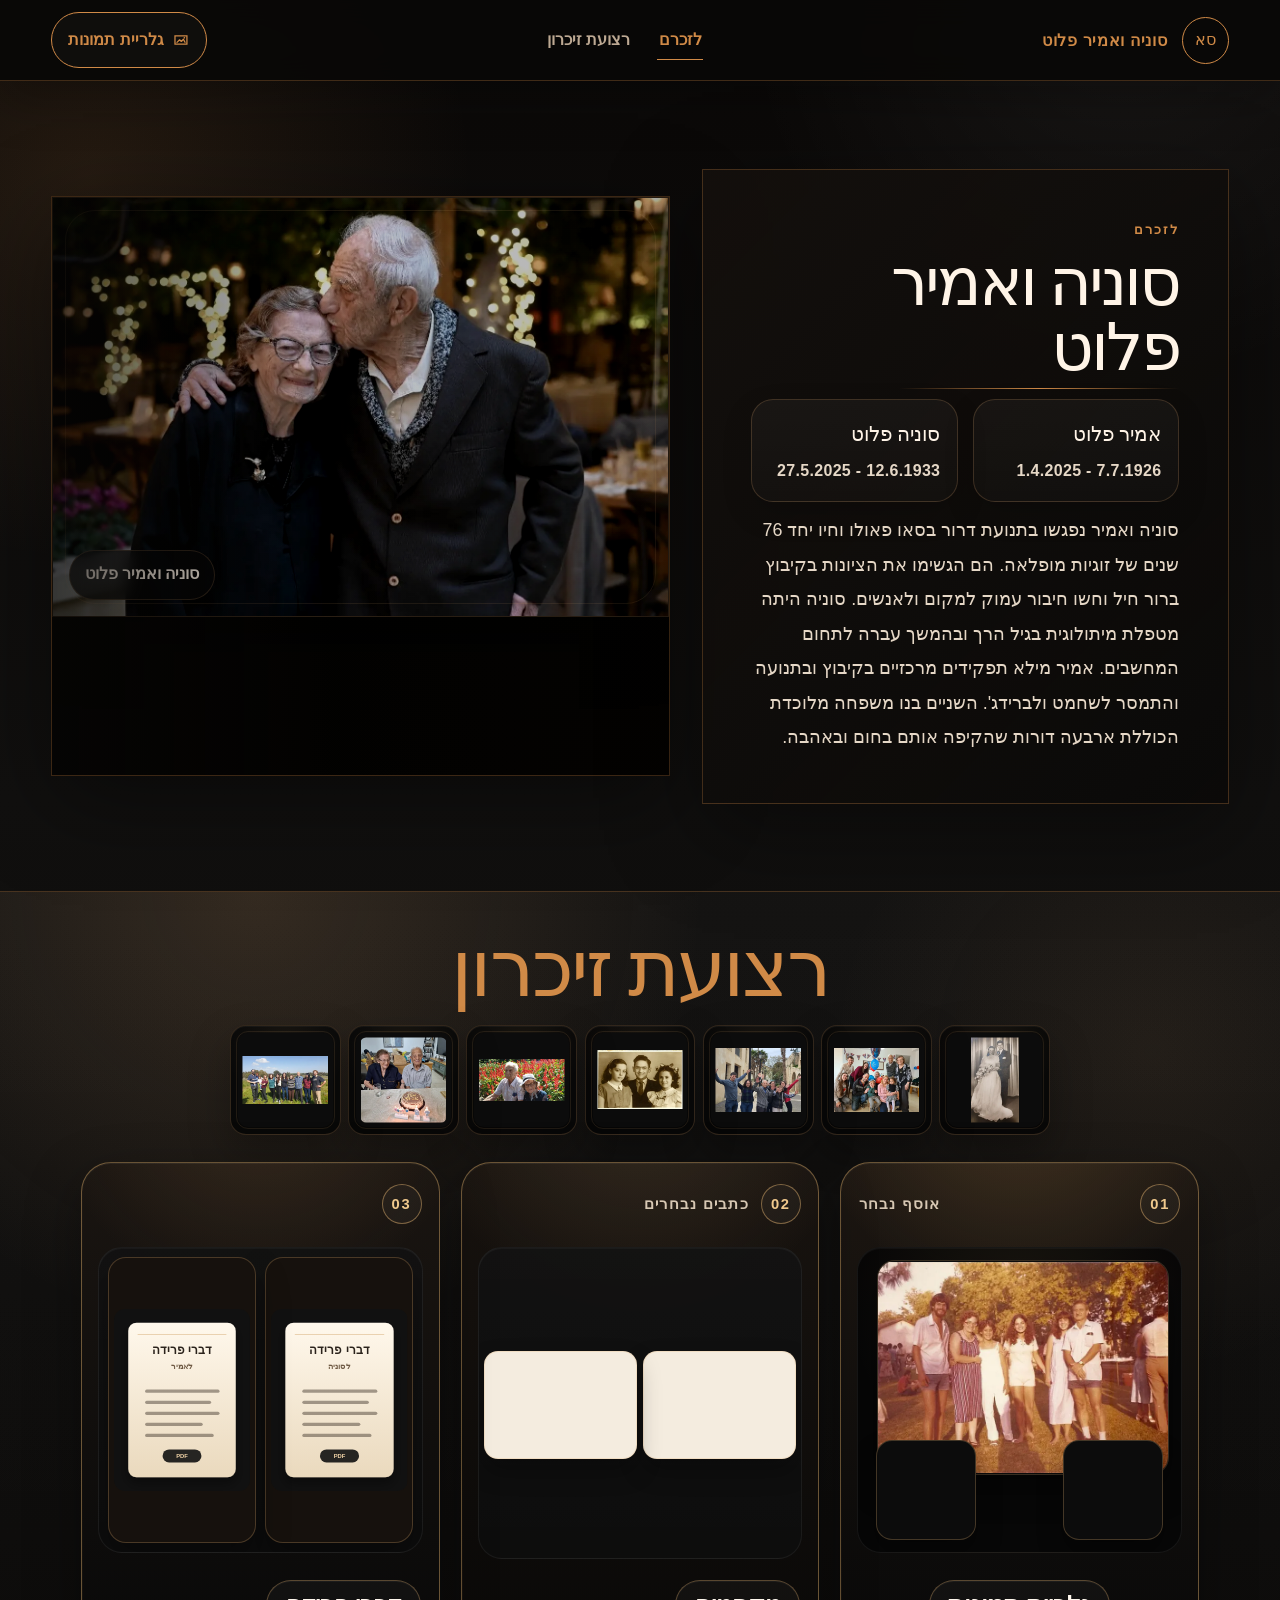
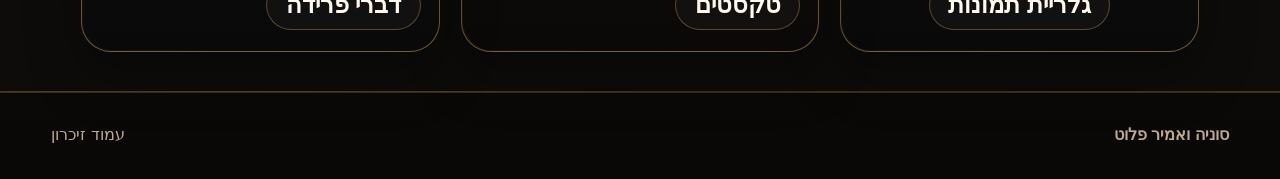
==== commit 39c71ff6: "Update index.html" ====
--- a/index.html
+++ b/index.html
@@ -117,7 +117,7 @@
           <button type="button" class="memory-tile action-tile memory-item atelier-card atelier-farewell-card" data-modal-target="farewell-modal" aria-controls="farewell-modal" aria-expanded="false">
             <div class="atelier-card-top">
               <span class="atelier-index" aria-hidden="true">03</span>
-              <span class="atelier-kicker">מתוך תיקיית docs</span>
+              <span class="atelier-kicker"></span>
             </div>
             <div class="atelier-preview atelier-docs-preview" aria-hidden="true">
               <img class="doc-a" src="assets/docs/farewell-sonia-preview.svg" alt="" width="420" height="560" loading="lazy" decoding="async"/>
@@ -195,4 +195,4 @@
 
 </div>
 </body>
-</html>+</html>
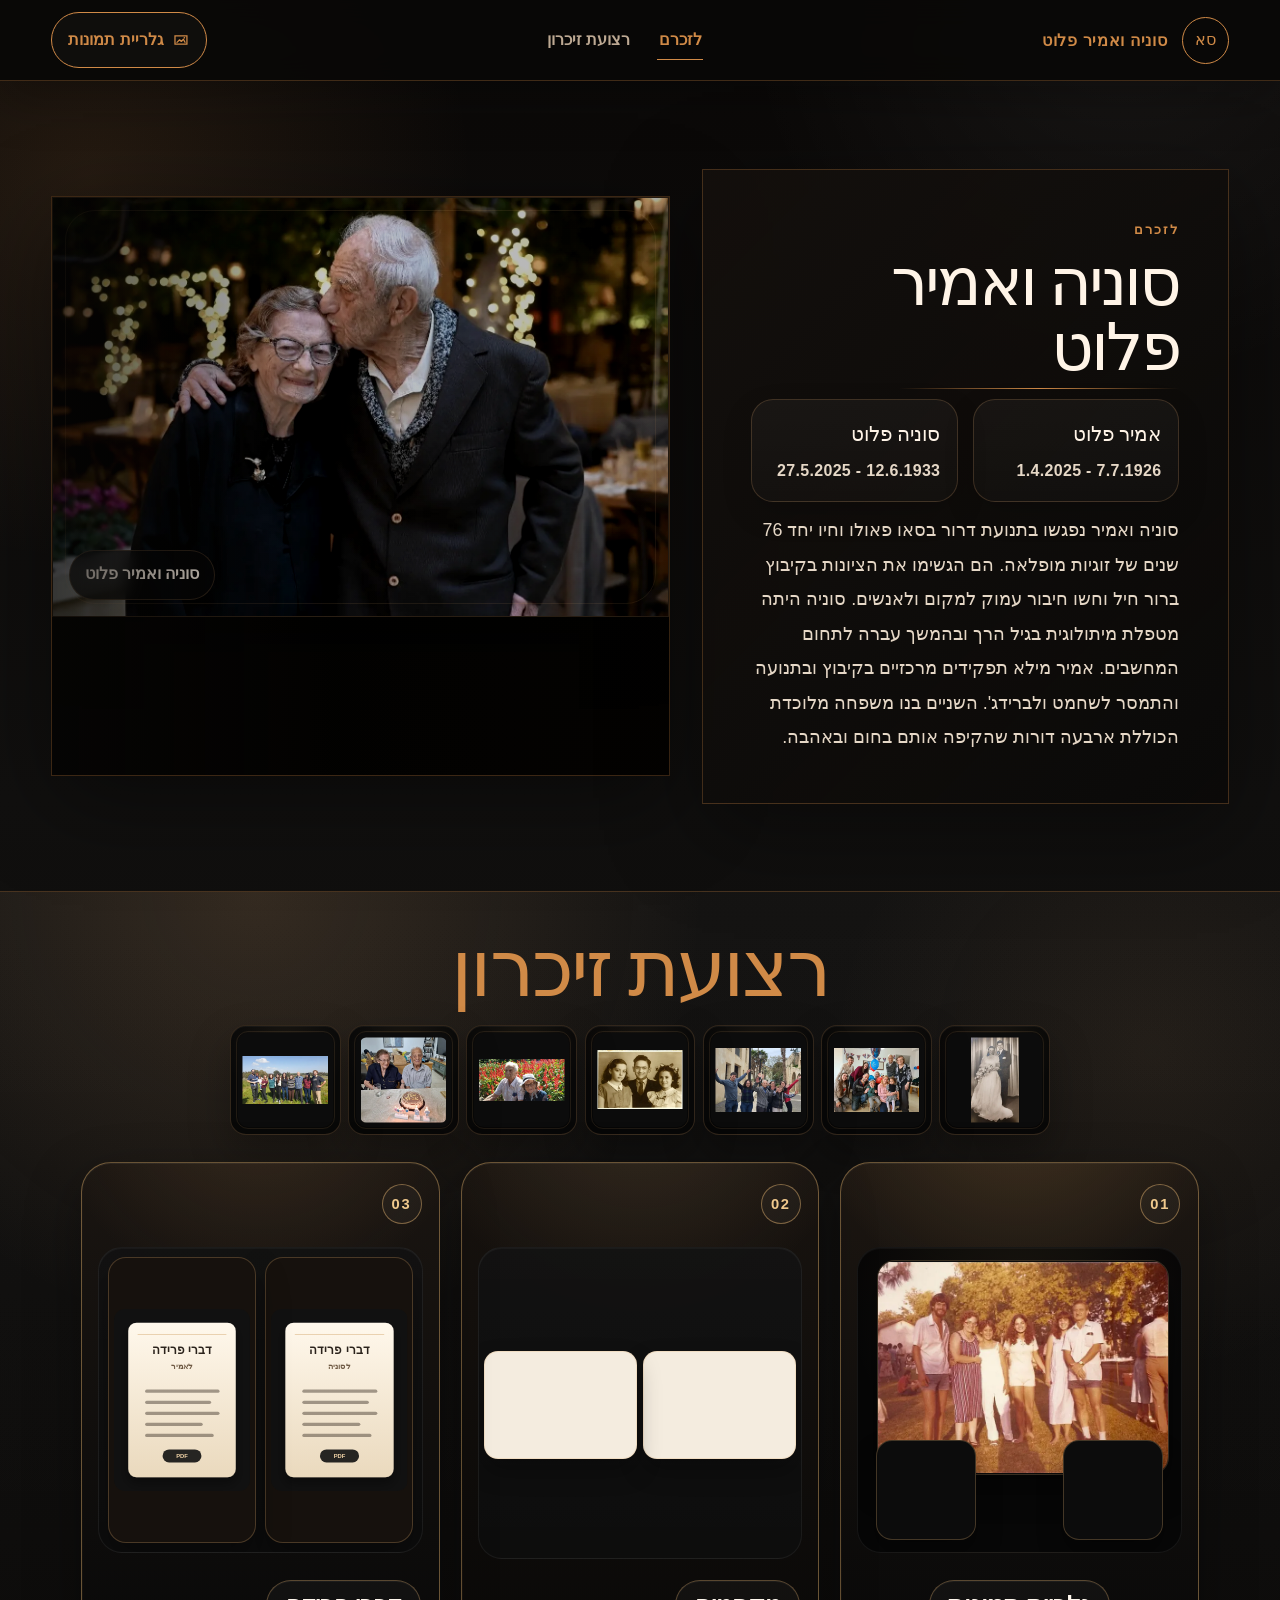
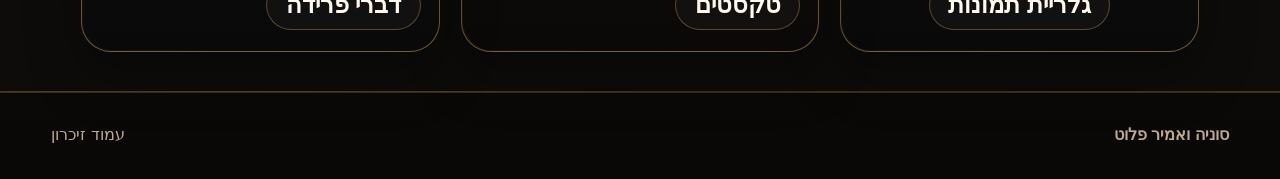
==== commit 37bafa44: "Update index.html" ====
--- a/index.html
+++ b/index.html
@@ -88,7 +88,7 @@
           <a class="memory-tile action-tile memory-item atelier-card atelier-gallery-card" href="gallery.html">
             <div class="atelier-card-top">
               <span class="atelier-index" aria-hidden="true">01</span>
-              <span class="atelier-kicker">אוסף נבחר</span>
+              <span class="atelier-kicker"></span>
             </div>
             <div class="atelier-preview atelier-gallery-preview" aria-hidden="true">
               <img class="atelier-gallery-main" src="assets/thumbs-webp/photo-18.webp" alt="" width="640" height="464" loading="lazy" decoding="async"/>
@@ -103,7 +103,7 @@
           <button type="button" class="memory-tile action-tile memory-item atelier-card atelier-texts-card" data-modal-target="texts-modal" aria-controls="texts-modal" aria-expanded="false">
             <div class="atelier-card-top">
               <span class="atelier-index" aria-hidden="true">02</span>
-              <span class="atelier-kicker">כתבים נבחרים</span>
+              <span class="atelier-kicker"></span>
             </div>
             <div class="atelier-preview atelier-pages-preview" aria-hidden="true">
               <img src="assets/texts/photo-25.webp" alt="" width="1040" height="720" loading="lazy" decoding="async"/>
